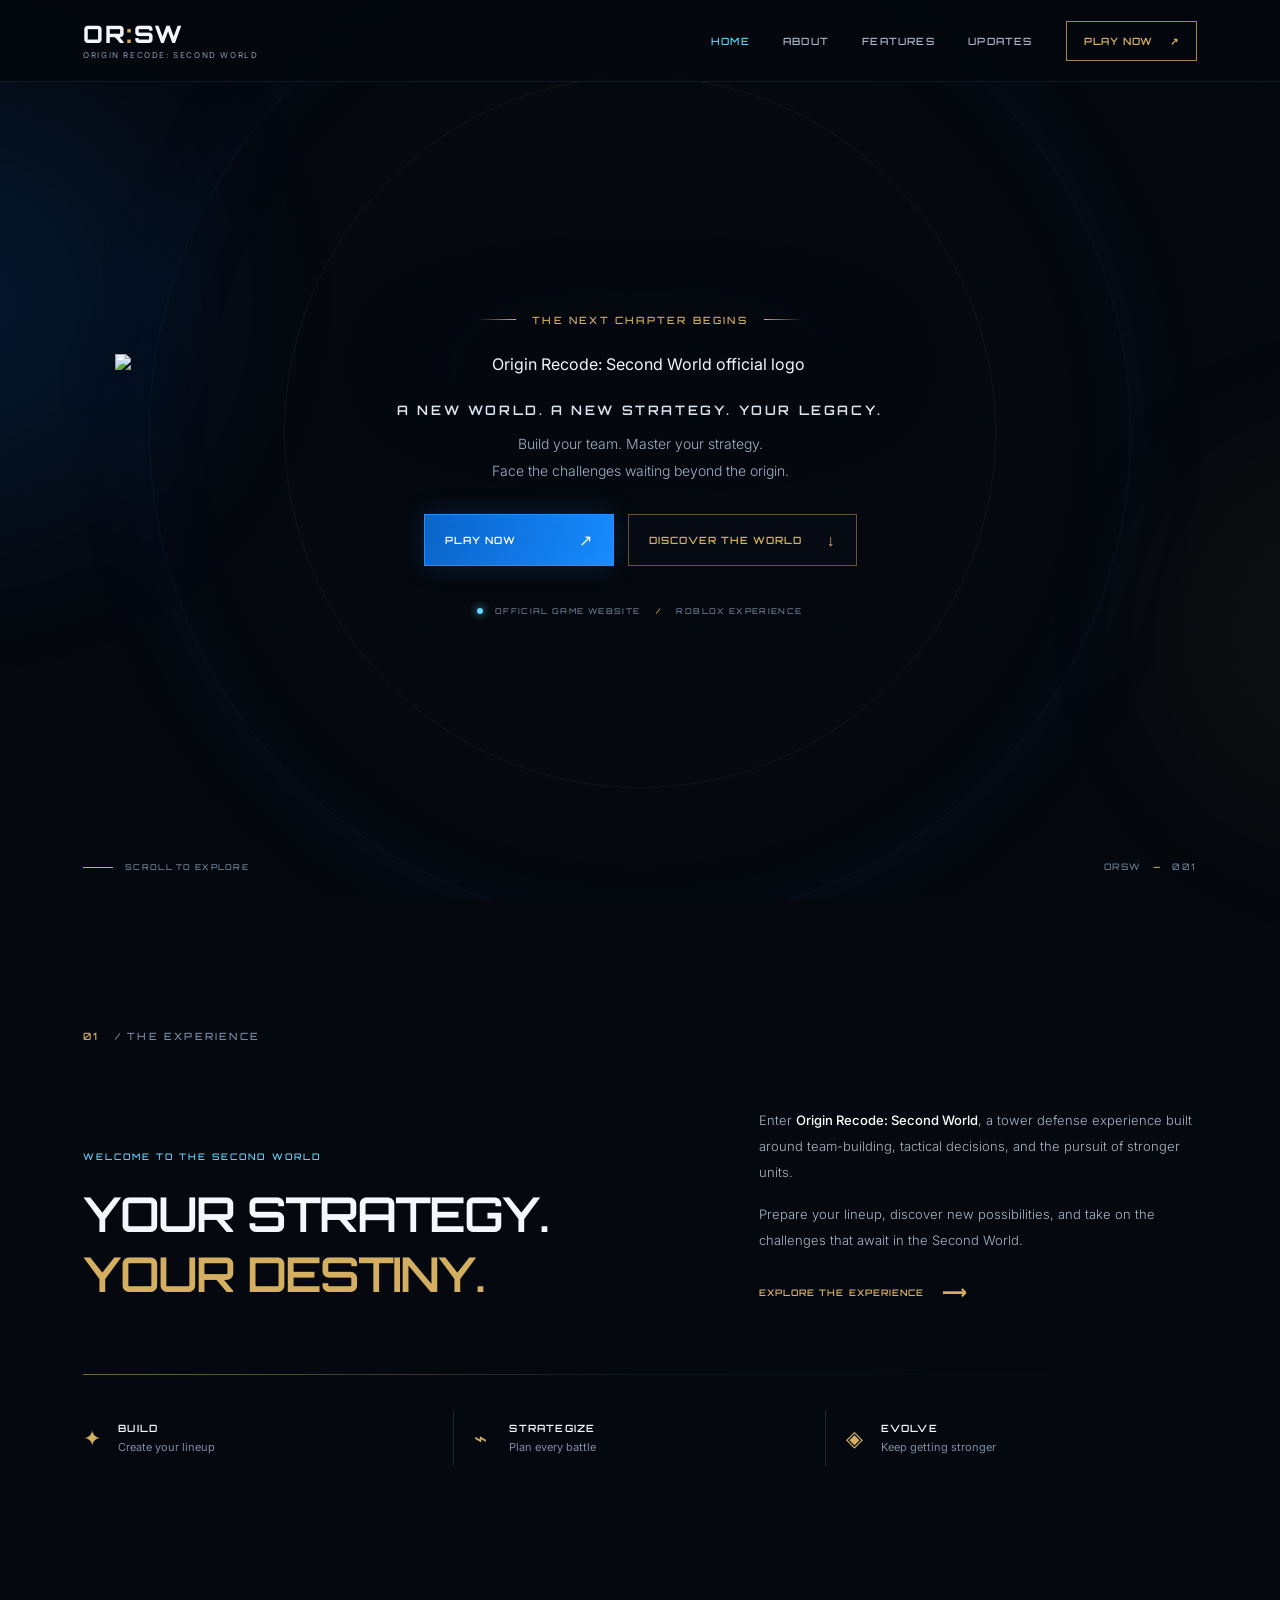
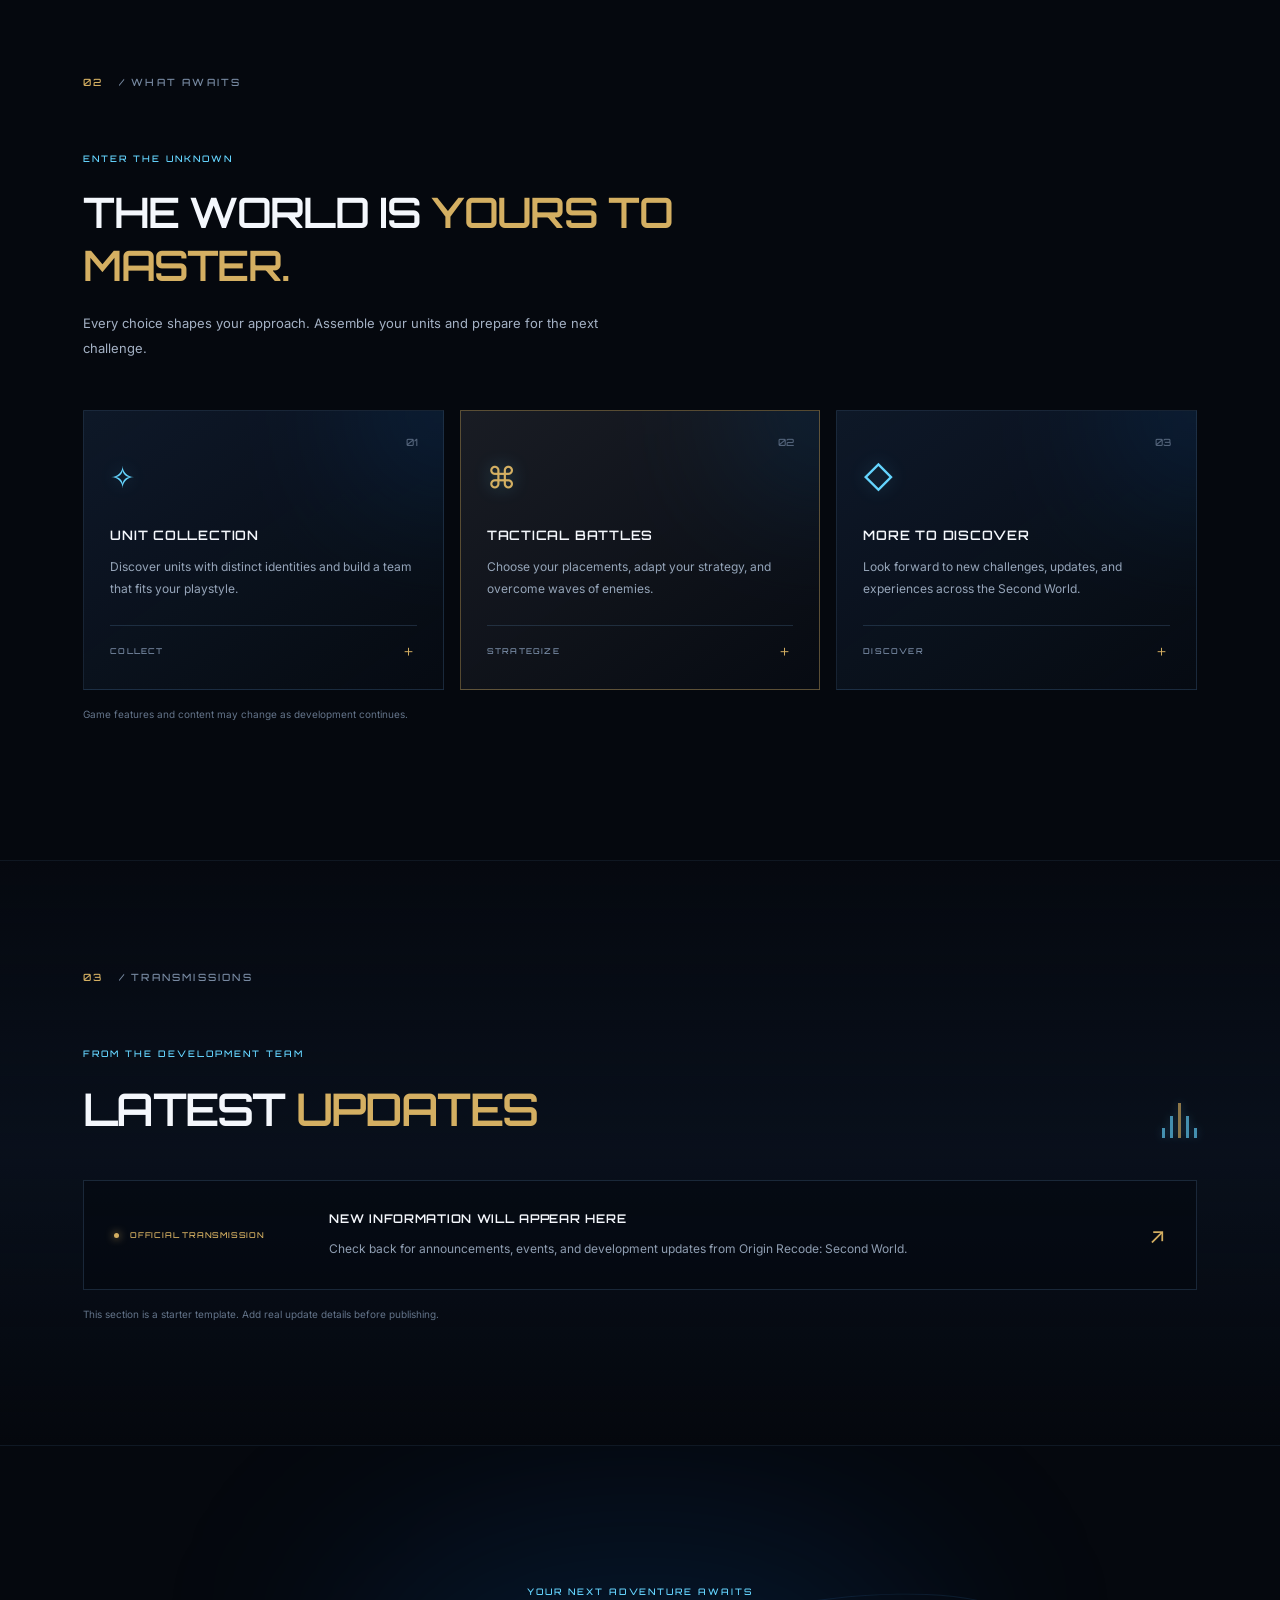
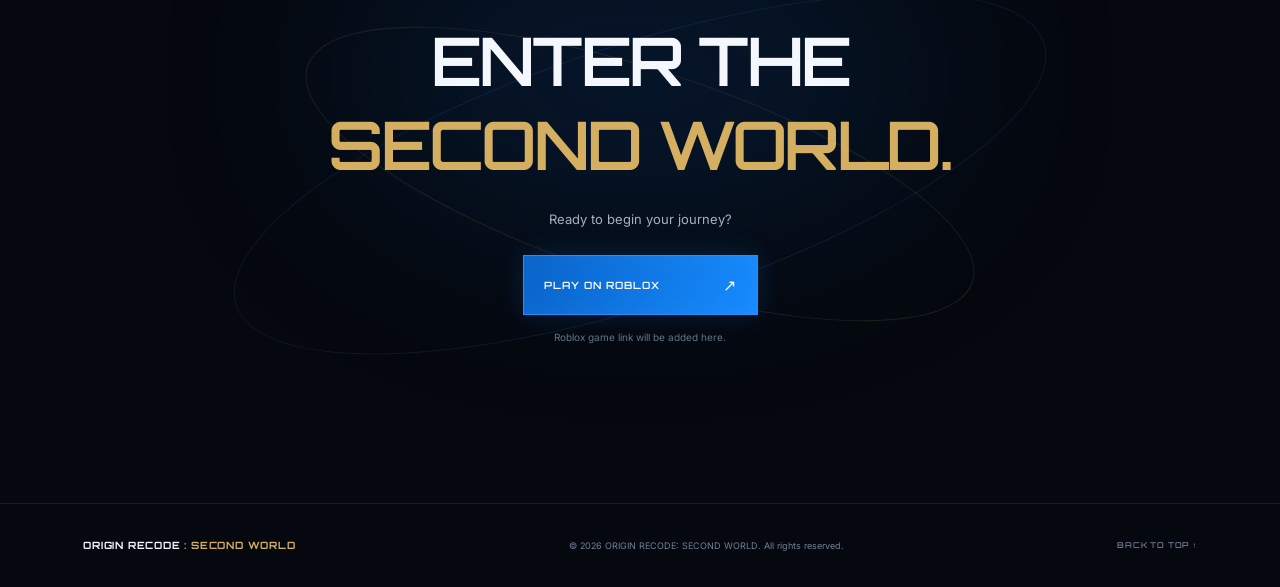
==== assets/index.html @ 191cd14e "Add files via upload" ====
<!DOCTYPE html>
<html lang="en">
<head>
  <meta charset="UTF-8">
  <meta name="viewport" content="width=device-width, initial-scale=1.0">
  <meta name="theme-color" content="#05080e">
  <meta name="description" content="The official website of Origin Recode: Second World. Enter a world of strategy, powerful units, and new challenges.">
  <title>Origin Recode: Second World — Official Website</title>
  <link rel="preconnect" href="https://fonts.googleapis.com">
  <link rel="preconnect" href="https://fonts.gstatic.com" crossorigin>
  <link href="https://fonts.googleapis.com/css2?family=Orbitron:wght@400;500;600;700;800&family=Inter:wght@300;400;500;600;700&display=swap" rel="stylesheet">
  <link rel="stylesheet" href="style.css">
</head>
<body>
  <div class="ambient ambient-blue"></div>
  <div class="ambient ambient-gold"></div>
  <div class="particles" aria-hidden="true"></div>

  <header class="site-header">
    <a class="wordmark" href="#home" aria-label="Origin Recode: Second World home">
      <span class="wordmark-main">OR<span>:</span>SW</span>
      <span class="wordmark-sub">ORIGIN RECODE: SECOND WORLD</span>
    </a>
    <button class="menu-toggle" aria-label="Toggle navigation" aria-expanded="false">
      <span></span><span></span><span></span>
    </button>
    <nav class="navigation" aria-label="Main navigation">
      <a class="nav-link active" href="#home">HOME</a>
      <a class="nav-link" href="#about">ABOUT</a>
      <a class="nav-link" href="#features">FEATURES</a>
      <a class="nav-link" href="#updates">UPDATES</a>
      <a class="nav-play" href="#play">PLAY NOW <span>↗</span></a>
    </nav>
  </header>

  <main>
    <section class="hero" id="home">
      <div class="hero-grid" aria-hidden="true"></div>
      <div class="hero-content">
        <div class="eyebrow"><span class="eyebrow-line"></span> THE NEXT CHAPTER BEGINS <span class="eyebrow-line"></span></div>
        <div class="logo-frame">
          <div class="logo-halo"></div>
          <img class="hero-logo" src="assets/orsw-logo.png" alt="Origin Recode: Second World official logo">
        </div>
        <p class="hero-tagline">A NEW WORLD. A NEW STRATEGY. YOUR LEGACY.</p>
        <p class="hero-description">Build your team. Master your strategy.<br class="desktop-break"> Face the challenges waiting beyond the origin.</p>
        <div class="hero-actions">
          <!-- Replace the # below with your Roblox game URL before publishing. -->
          <a class="button button-primary" href="#play"><span>PLAY NOW</span><b>↗</b></a>
          <a class="button button-secondary" href="#about"><span>DISCOVER THE WORLD</span><b>↓</b></a>
        </div>
        <div class="hero-footnote"><span class="status-dot"></span> OFFICIAL GAME WEBSITE <span class="footnote-divider">/</span> ROBLOX EXPERIENCE</div>
      </div>
      <a class="scroll-cue" href="#about"><span class="scroll-line"></span> SCROLL TO EXPLORE</a>
      <div class="hero-index">ORSW <span>—</span> 001</div>
    </section>

    <section class="section about-section" id="about">
      <div class="section-label"><span>01</span> / THE EXPERIENCE</div>
      <div class="about-layout">
        <div>
          <p class="overline">WELCOME TO THE SECOND WORLD</p>
          <h2>YOUR STRATEGY.<br><span>YOUR DESTINY.</span></h2>
        </div>
        <div class="about-copy">
          <p>Enter <strong>Origin Recode: Second World</strong>, a tower defense experience built around team-building, tactical decisions, and the pursuit of stronger units.</p>
          <p>Prepare your lineup, discover new possibilities, and take on the challenges that await in the Second World.</p>
          <a class="text-link" href="#features">EXPLORE THE EXPERIENCE <span>⟶</span></a>
        </div>
      </div>
      <div class="thin-rule"></div>
      <div class="stat-strip">
        <div><span class="stat-symbol">✦</span><span class="stat-title">BUILD</span><span class="stat-caption">Create your lineup</span></div>
        <div><span class="stat-symbol">⌁</span><span class="stat-title">STRATEGIZE</span><span class="stat-caption">Plan every battle</span></div>
        <div><span class="stat-symbol">◈</span><span class="stat-title">EVOLVE</span><span class="stat-caption">Keep getting stronger</span></div>
      </div>
    </section>

    <section class="section features-section" id="features">
      <div class="section-label"><span>02</span> / WHAT AWAITS</div>
      <div class="section-heading">
        <p class="overline">ENTER THE UNKNOWN</p>
        <h2>THE WORLD IS <span>YOURS TO MASTER.</span></h2>
        <p class="section-intro">Every choice shapes your approach. Assemble your units and prepare for the next challenge.</p>
      </div>
      <div class="feature-grid">
        <article class="feature-card">
          <div class="card-number">01</div><div class="feature-icon">✧</div>
          <h3>UNIT COLLECTION</h3>
          <p>Discover units with distinct identities and build a team that fits your playstyle.</p>
          <div class="card-bottom"><span>COLLECT</span><span>＋</span></div>
        </article>
        <article class="feature-card featured-card">
          <div class="card-number">02</div><div class="feature-icon">⌘</div>
          <h3>TACTICAL BATTLES</h3>
          <p>Choose your placements, adapt your strategy, and overcome waves of enemies.</p>
          <div class="card-bottom"><span>STRATEGIZE</span><span>＋</span></div>
        </article>
        <article class="feature-card">
          <div class="card-number">03</div><div class="feature-icon">◇</div>
          <h3>MORE TO DISCOVER</h3>
          <p>Look forward to new challenges, updates, and experiences across the Second World.</p>
          <div class="card-bottom"><span>DISCOVER</span><span>＋</span></div>
        </article>
      </div>
      <p class="content-note">Game features and content may change as development continues.</p>
    </section>

    <section class="updates-section" id="updates">
      <div class="section updates-inner">
        <div class="section-label"><span>03</span> / TRANSMISSIONS</div>
        <div class="updates-heading">
          <div><p class="overline">FROM THE DEVELOPMENT TEAM</p><h2>LATEST <span>UPDATES</span></h2></div>
          <div class="signal-mark"><span></span><span></span><span></span><span></span><span></span></div>
        </div>
        <article class="update-placeholder">
          <div class="update-date"><span class="update-dot"></span> OFFICIAL TRANSMISSION</div>
          <div class="update-main"><h3>NEW INFORMATION WILL APPEAR HERE</h3><p>Check back for announcements, events, and development updates from Origin Recode: Second World.</p></div>
          <div class="update-arrow">↗</div>
        </article>
        <p class="content-note">This section is a starter template. Add real update details before publishing.</p>
      </div>
    </section>

    <section class="play-section" id="play">
      <div class="play-orbit orbit-one"></div><div class="play-orbit orbit-two"></div>
      <div class="play-content">
        <p class="overline">YOUR NEXT ADVENTURE AWAITS</p>
        <h2>ENTER THE<br><span>SECOND WORLD.</span></h2>
        <p>Ready to begin your journey?</p>
        <!-- IMPORTANT: Replace href="#" with the URL of your Roblox experience. -->
        <a class="button button-primary button-large" href="#" id="roblox-link"><span>PLAY ON ROBLOX</span><b>↗</b></a>
        <p class="link-reminder" id="link-reminder">Roblox game link will be added here.</p>
      </div>
    </section>
  </main>

  <footer class="site-footer">
    <a class="footer-brand" href="#home">ORIGIN RECODE <span>: SECOND WORLD</span></a>
    <p>© <span id="year"></span> ORIGIN RECODE: SECOND WORLD. All rights reserved.</p>
    <a class="back-top" href="#home">BACK TO TOP ↑</a>
  </footer>
  <script src="script.js"></script>
</body>
</html>
---- assets/style.css ----
:root {
  --bg: #05080e;
  --bg-soft: #0a111d;
  --panel: rgba(12, 23, 38, .72);
  --blue: #168bff;
  --cyan: #65d5ff;
  --gold: #d4af62;
  --white: #f4f7fc;
  --muted: #a4b1c4;
  --line: rgba(112, 161, 211, .2);
  --font-display: "Orbitron", sans-serif;
  --font-body: "Inter", sans-serif;
}
* { box-sizing: border-box; }
html { scroll-behavior: smooth; scroll-padding-top: 90px; }
body { margin: 0; background: var(--bg); color: var(--white); font-family: var(--font-body); overflow-x: hidden; }
a { color: inherit; text-decoration: none; }
::selection { background: rgba(22,139,255,.4); color: white; }
.ambient { position: fixed; pointer-events: none; z-index: -2; border-radius: 50%; filter: blur(100px); opacity: .13; }
.ambient-blue { width: 420px; height: 420px; background: #087fff; top: 10%; left: -250px; }
.ambient-gold { width: 330px; height: 330px; background: #b88b38; right: -240px; top: 52%; opacity: .08; }
.particles { position: fixed; inset: 0; pointer-events: none; z-index: -1; overflow: hidden; }
.particle { position: absolute; width: 2px; height: 2px; border-radius: 50%; background: #6bcfff; box-shadow: 0 0 10px 2px rgba(43,157,255,.55); animation: drift linear infinite; opacity: 0; }
@keyframes drift { 0% { transform: translate3d(0, 15vh, 0); opacity: 0; } 15% { opacity: .75; } 80% { opacity: .45; } 100% { transform: translate3d(35px, -105vh, 0); opacity: 0; } }
.site-header { height: 82px; padding: 0 6.5%; display: flex; align-items: center; justify-content: space-between; border-bottom: 1px solid rgba(125,166,211,.12); background: rgba(5,8,14,.78); backdrop-filter: blur(18px); position: absolute; top: 0; left: 0; width: 100%; z-index: 20; }
.wordmark { display: flex; flex-direction: column; gap: 4px; }
.wordmark-main { font: 800 24px/1 var(--font-display); letter-spacing: .06em; }
.wordmark-main span { color: var(--gold); }
.wordmark-sub { color: #8b9ab0; font-size: 8px; letter-spacing: .2em; }
.navigation { display: flex; align-items: center; gap: clamp(18px, 2.6vw, 40px); }
.nav-link { font: 500 10px var(--font-display); letter-spacing: .12em; color: #aeb9c9; transition: color .25s; }
.nav-link:hover, .nav-link.active { color: var(--cyan); }
.nav-play { padding: 13px 17px; border: 1px solid rgba(212,175,98,.75); color: var(--gold); font: 600 10px var(--font-display); letter-spacing: .08em; transition: .25s; }
.nav-play span { margin-left: 13px; }
.nav-play:hover { background: var(--gold); color: #070b12; box-shadow: 0 0 25px rgba(212,175,98,.2); }
.menu-toggle { display: none; }
.hero { min-height: 790px; min-height: min(900px, 100svh); position: relative; display: flex; justify-content: center; align-items: center; overflow: hidden; padding: 130px 24px 100px; }
.hero:before { content: ""; position: absolute; width: min(80vw, 980px); height: min(80vw, 980px); border: 1px solid rgba(53,137,211,.09); border-radius: 50%; left: 50%; top: 48%; transform: translate(-50%,-50%); box-shadow: 0 0 100px rgba(16,108,213,.06), inset 0 0 90px rgba(16,108,213,.035); }
.hero:after { content: ""; position: absolute; width: min(58vw, 710px); aspect-ratio: 1; border: 1px solid rgba(212,175,98,.08); border-radius: 50%; left: 50%; top: 48%; transform: translate(-50%,-50%); }
.hero-grid { position: absolute; inset: 0; background-image: linear-gradient(rgba(50,111,171,.045) 1px, transparent 1px), linear-gradient(90deg, rgba(50,111,171,.045) 1px, transparent 1px); background-size: 70px 70px; mask-image: linear-gradient(transparent, black 30%, black 70%, transparent); opacity: .35; }
.hero-content { max-width: 1050px; width: 100%; position: relative; z-index: 2; text-align: center; animation: hero-enter 1.2s both; }
@keyframes hero-enter { from { opacity: 0; transform: translateY(18px); } to { opacity: 1; transform: translateY(0); } }
.eyebrow, .overline, .section-label { font: 500 10px var(--font-display); letter-spacing: .22em; }
.eyebrow { color: var(--gold); display: flex; justify-content: center; align-items: center; gap: 16px; }
.eyebrow-line { height: 1px; width: 38px; background: linear-gradient(90deg, transparent, var(--gold)); }
.eyebrow-line:last-child { transform: rotate(180deg); }
.logo-frame { position: relative; width: min(100%, 1050px); margin: 28px auto 16px; }
.logo-halo { position: absolute; inset: 15% 20%; background: #087dff; filter: blur(90px); opacity: .19; border-radius: 50%; animation: halo 5s ease-in-out infinite; }
@keyframes halo { 0%,100% { opacity: .12; transform: scale(.92); } 50% { opacity: .28; transform: scale(1.08); } }
.hero-logo { display: block; width: 100%; height: auto; position: relative; filter: drop-shadow(0 16px 35px rgba(0,0,0,.45)); }
.hero-tagline { font: 600 clamp(10px,1.25vw,13px) var(--font-display); letter-spacing: .2em; color: #e1e8f2; margin: 28px 0 13px; }
.hero-description { color: var(--muted); font-size: 14px; line-height: 1.9; font-weight: 300; margin: 0; }
.hero-actions { display: flex; justify-content: center; gap: 14px; margin-top: 30px; flex-wrap: wrap; }
.button { min-width: 190px; min-height: 52px; display: inline-flex; justify-content: space-between; align-items: center; gap: 25px; padding: 0 20px; font: 600 10px var(--font-display); letter-spacing: .1em; transition: transform .25s, box-shadow .25s, background .25s; }
.button b { font-size: 16px; font-weight: 400; }
.button-primary { color: #fff; border: 1px solid #268dff; background: linear-gradient(110deg, #0963c9, #168bff); box-shadow: 0 0 26px rgba(22,139,255,.18), inset 0 0 20px rgba(255,255,255,.04); }
.button-primary:hover { transform: translateY(-3px); box-shadow: 0 0 38px rgba(22,139,255,.38); }
.button-secondary { color: var(--gold); border: 1px solid rgba(212,175,98,.45); background: rgba(8,13,22,.55); }
.button-secondary:hover { background: rgba(212,175,98,.09); transform: translateY(-3px); }
.hero-footnote { margin-top: 40px; font: 500 8px var(--font-display); letter-spacing: .17em; color: #66778d; }
.status-dot, .update-dot { display: inline-block; width: 6px; height: 6px; background: var(--cyan); border-radius: 50%; margin-right: 8px; box-shadow: 0 0 9px var(--cyan); }
.footnote-divider { margin: 0 12px; color: var(--gold); }
.scroll-cue { position: absolute; bottom: 28px; left: 6.5%; display: flex; align-items: center; gap: 12px; color: #6e8098; font: 500 8px var(--font-display); letter-spacing: .16em; }
.scroll-line { width: 30px; height: 1px; background: var(--gold); }
.hero-index { position: absolute; bottom: 28px; right: 6.5%; color: #66778d; font: 500 9px var(--font-display); letter-spacing: .18em; }
.hero-index span { color: var(--gold); padding: 0 6px; }
.section { width: min(1120px, 87%); margin: 0 auto; }
.about-section { padding-top: 130px; padding-bottom: 120px; }
.section-label { color: #7789a1; margin-bottom: 65px; }
.section-label span { color: var(--gold); margin-right: 10px; }
.about-layout { display: grid; grid-template-columns: 1.05fr .8fr; gap: 9%; align-items: end; }
.overline { color: var(--cyan); font-size: 9px; margin: 0 0 22px; }
h2 { font: 600 clamp(29px,4vw,48px)/1.25 var(--font-display); letter-spacing: -.04em; margin: 0; }
h2 span { color: var(--gold); }
.about-copy { color: #aab6c7; font-size: 13px; line-height: 2; font-weight: 300; }
.about-copy p { margin: 0 0 16px; }
.about-copy strong { color: #fff; font-weight: 500; }
.text-link { display: inline-flex; align-items: center; gap: 18px; margin-top: 13px; color: var(--gold); font: 600 9px var(--font-display); letter-spacing: .12em; }
.text-link span { font-size: 17px; transition: transform .2s; }
.text-link:hover span { transform: translateX(5px); }
.thin-rule { height: 1px; background: linear-gradient(90deg, var(--gold), rgba(92,145,194,.15), transparent); margin: 70px 0 35px; opacity: .55; }
.stat-strip { display: grid; grid-template-columns: repeat(3,1fr); }
.stat-strip > div { display: grid; grid-template-columns: 35px 1fr; grid-template-rows: auto auto; align-items: center; padding: 12px 20px; border-right: 1px solid var(--line); }
.stat-strip > div:first-child { padding-left: 0; }
.stat-strip > div:last-child { border: 0; }
.stat-symbol { color: var(--gold); font-size: 22px; grid-row: span 2; }
.stat-title { font: 600 10px var(--font-display); letter-spacing: .12em; }
.stat-caption { color: #7f8da1; font-size: 11px; margin-top: 6px; }
.features-section { padding-top: 90px; padding-bottom: 130px; }
.section-heading { max-width: 720px; }
.section-heading h2 { font-size: clamp(28px,3.6vw,42px); }
.section-intro { color: var(--muted); max-width: 530px; line-height: 1.9; font-size: 13px; margin-top: 20px; }
.feature-grid { display: grid; grid-template-columns: repeat(3,1fr); gap: 16px; margin-top: 50px; }
.feature-card { min-height: 280px; position: relative; padding: 30px 26px 20px; background: linear-gradient(145deg, rgba(16,29,47,.8), rgba(7,12,20,.7)); border: 1px solid rgba(103,151,200,.18); overflow: hidden; transition: transform .3s, border-color .3s; }
.feature-card:before { content: ""; position: absolute; width: 170px; height: 170px; right: -90px; top: -90px; background: var(--blue); filter: blur(70px); opacity: .13; }
.feature-card:hover { transform: translateY(-6px); border-color: rgba(69,166,255,.55); }
.featured-card { border-color: rgba(212,175,98,.38); background: linear-gradient(145deg, rgba(31,35,42,.78), rgba(7,12,20,.8)); }
.card-number { position: absolute; top: 25px; right: 25px; color: #53637a; font: 500 10px var(--font-display); }
.feature-icon { color: var(--cyan); font-size: 30px; margin: 18px 0 32px; text-shadow: 0 0 18px rgba(101,213,255,.3); }
.featured-card .feature-icon { color: var(--gold); }
.feature-card h3 { font: 600 13px var(--font-display); letter-spacing: .06em; }
.feature-card p { color: #96a5b9; font-size: 12px; line-height: 1.8; min-height: 45px; }
.card-bottom { display: flex; justify-content: space-between; align-items: center; border-top: 1px solid var(--line); margin-top: 24px; padding-top: 15px; color: #788ba4; font: 500 8px var(--font-display); letter-spacing: .15em; }
.card-bottom span:last-child { color: var(--gold); font-size: 15px; }
.content-note { color: #64748a; font-size: 10px; margin-top: 18px; }
.updates-section { background: linear-gradient(180deg, rgba(10,17,29,.15), rgba(10,18,31,.8), rgba(5,8,14,.3)); border-top: 1px solid rgba(112,161,211,.1); border-bottom: 1px solid rgba(112,161,211,.1); }
.updates-inner { padding-top: 110px; padding-bottom: 115px; }
.updates-heading { display: flex; justify-content: space-between; align-items: end; margin-bottom: 42px; }
.updates-heading h2 { font-size: clamp(30px,4vw,45px); }
.signal-mark { display: flex; gap: 5px; align-items: end; height: 35px; opacity: .65; }
.signal-mark span { width: 3px; background: var(--cyan); box-shadow: 0 0 9px rgba(101,213,255,.35); }
.signal-mark span:nth-child(1), .signal-mark span:nth-child(5) { height: 10px; }
.signal-mark span:nth-child(2), .signal-mark span:nth-child(4) { height: 22px; }
.signal-mark span:nth-child(3) { height: 35px; background: var(--gold); }
.update-placeholder { display: grid; grid-template-columns: 190px 1fr 30px; gap: 25px; align-items: center; padding: 30px; border: 1px solid rgba(112,161,211,.2); background: rgba(5,9,16,.55); transition: border-color .25s; }
.update-placeholder:hover { border-color: rgba(212,175,98,.45); }
.update-date { color: var(--gold); font: 500 8px var(--font-display); letter-spacing: .1em; }
.update-dot { width: 5px; height: 5px; background: var(--gold); box-shadow: 0 0 8px var(--gold); }
.update-main h3 { font: 600 12px var(--font-display); letter-spacing: .06em; margin: 0 0 12px; }
.update-main p { color: #8f9eb2; font-size: 12px; line-height: 1.8; margin: 0; }
.update-arrow { color: var(--gold); font-size: 22px; text-align: right; }
.play-section { position: relative; padding: 140px 20px 150px; overflow: hidden; text-align: center; }
.play-section:before { content: ""; position: absolute; width: 600px; height: 300px; background: rgba(13,100,203,.16); filter: blur(100px); border-radius: 50%; top: 35%; left: 50%; transform: translate(-50%,-50%); }
.play-orbit { position: absolute; border: 1px solid rgba(61,150,227,.12); border-radius: 50%; left: 50%; top: 50%; transform: translate(-50%,-50%) rotate(-18deg); pointer-events: none; }
.orbit-one { width: min(90vw, 850px); height: 260px; }
.orbit-two { width: min(75vw, 700px); height: 210px; border-color: rgba(212,175,98,.12); transform: translate(-50%,-50%) rotate(18deg); }
.play-content { position: relative; z-index: 1; }
.play-content h2 { font-size: clamp(38px,6vw,67px); }
.play-content > p:not(.overline):not(.link-reminder) { color: var(--muted); font-size: 13px; margin: 24px 0 28px; }
.button-large { min-width: 235px; min-height: 60px; }
.link-reminder { color: #62748a; font-size: 10px; margin-top: 16px; }
.site-footer { border-top: 1px solid rgba(112,161,211,.14); padding: 27px 6.5%; display: flex; align-items: center; justify-content: space-between; gap: 20px; }
.footer-brand { font: 700 10px var(--font-display); letter-spacing: .08em; }
.footer-brand span { color: var(--gold); }
.site-footer p, .back-top { color: #718198; font-size: 9px; }
.back-top { font: 500 8px var(--font-display); letter-spacing: .1em; }
.reveal { opacity: 0; transform: translateY(22px); transition: opacity .7s ease, transform .7s ease; }
.reveal.visible { opacity: 1; transform: translateY(0); }
@media (prefers-reduced-motion: reduce) { *, *:before, *:after { scroll-behavior: auto !important; animation-duration: .01ms !important; transition-duration: .01ms !important; } }
@media (max-width: 760px) {
  .site-header { height: 70px; padding: 0 6%; }
  .wordmark-main { font-size: 21px; }
  .wordmark-sub { font-size: 7px; }
  .menu-toggle { display: flex; flex-direction: column; gap: 5px; border: 0; background: none; padding: 10px 0 10px 10px; z-index: 25; }
  .menu-toggle span { display: block; width: 24px; height: 1px; background: var(--cyan); transition: .2s; }
  .navigation { position: absolute; top: 69px; left: 0; right: 0; padding: 20px 6% 26px; background: rgba(5,8,14,.97); border-bottom: 1px solid var(--line); display: none; flex-direction: column; align-items: stretch; gap: 0; }
  .navigation.open { display: flex; }
  .nav-link { padding: 15px 0; border-bottom: 1px solid rgba(112,161,211,.1); }
  .nav-play { margin-top: 16px; text-align: center; }
  .hero { min-height: 780px; min-height: 100svh; padding: 115px 6% 100px; }
  .hero:before { width: 120vw; height: 120vw; }
  .hero:after { width: 90vw; }
  .eyebrow { font-size: 8px; gap: 8px; letter-spacing: .13em; }
  .eyebrow-line { width: 20px; }
  .logo-frame { margin-top: 32px; margin-bottom: 20px; }
  .hero-tagline { line-height: 1.8; letter-spacing: .12em; font-size: 9px; }
  .hero-description { font-size: 12px; }
  .hero-actions { flex-direction: column; align-items: center; }
  .button { width: min(100%, 280px); }
  .hero-footnote { font-size: 7px; letter-spacing: .1em; margin-top: 30px; }
  .scroll-cue { left: 6%; bottom: 22px; font-size: 7px; }
  .hero-index { right: 6%; bottom: 22px; font-size: 7px; }
  .section { width: 88%; }
  .about-section { padding-top: 90px; padding-bottom: 85px; }
  .section-label { margin-bottom: 40px; font-size: 8px; }
  .about-layout { grid-template-columns: 1fr; gap: 28px; }
  .about-layout h2 { font-size: 34px; }
  .about-copy { font-size: 12px; }
  .thin-rule { margin: 45px 0 20px; }
  .stat-strip { grid-template-columns: 1fr; }
  .stat-strip > div, .stat-strip > div:first-child { padding: 16px 0; border-right: 0; border-bottom: 1px solid var(--line); }
  .stat-strip > div:last-child { border-bottom: 0; }
  .features-section { padding-top: 70px; padding-bottom: 85px; }
  .section-heading h2 { font-size: 29px; }
  .feature-grid { grid-template-columns: 1fr; gap: 12px; margin-top: 35px; }
  .feature-card { min-height: 250px; }
  .feature-icon { margin-bottom: 22px; }
  .updates-inner { padding-top: 80px; padding-bottom: 80px; }
  .updates-heading { align-items: center; }
  .updates-heading h2 { font-size: 32px; }
  .update-placeholder { grid-template-columns: 1fr 20px; gap: 14px; padding: 22px 18px; }
  .update-date { grid-column: 1 / -1; }
  .update-main h3 { line-height: 1.8; font-size: 10px; }
  .update-main p { font-size: 11px; }
  .play-section { padding: 110px 6% 115px; }
  .play-content h2 { font-size: 39px; }
  .orbit-one { height: 190px; width: 125vw; }
  .orbit-two { height: 150px; width: 110vw; }
  .site-footer { padding: 25px 6%; flex-direction: column; text-align: center; gap: 12px; }
  .site-footer p { line-height: 1.7; }
}
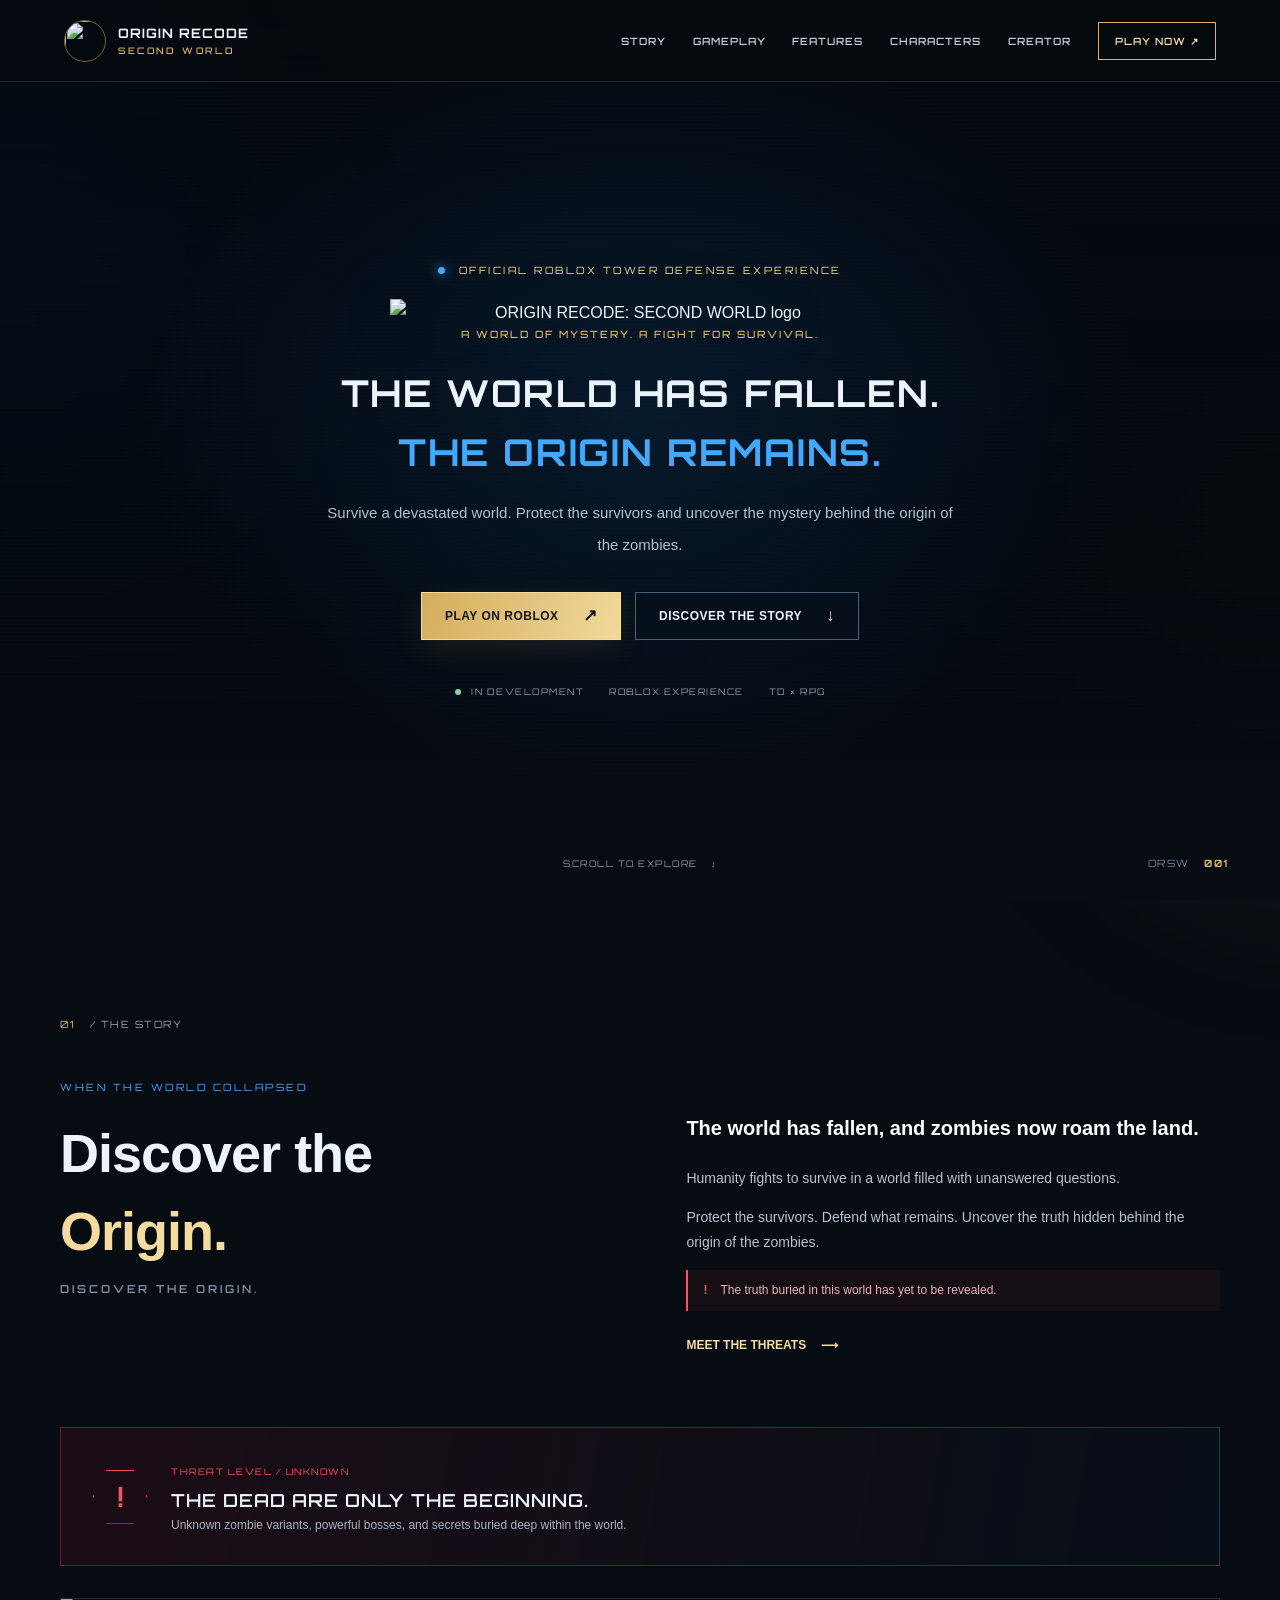
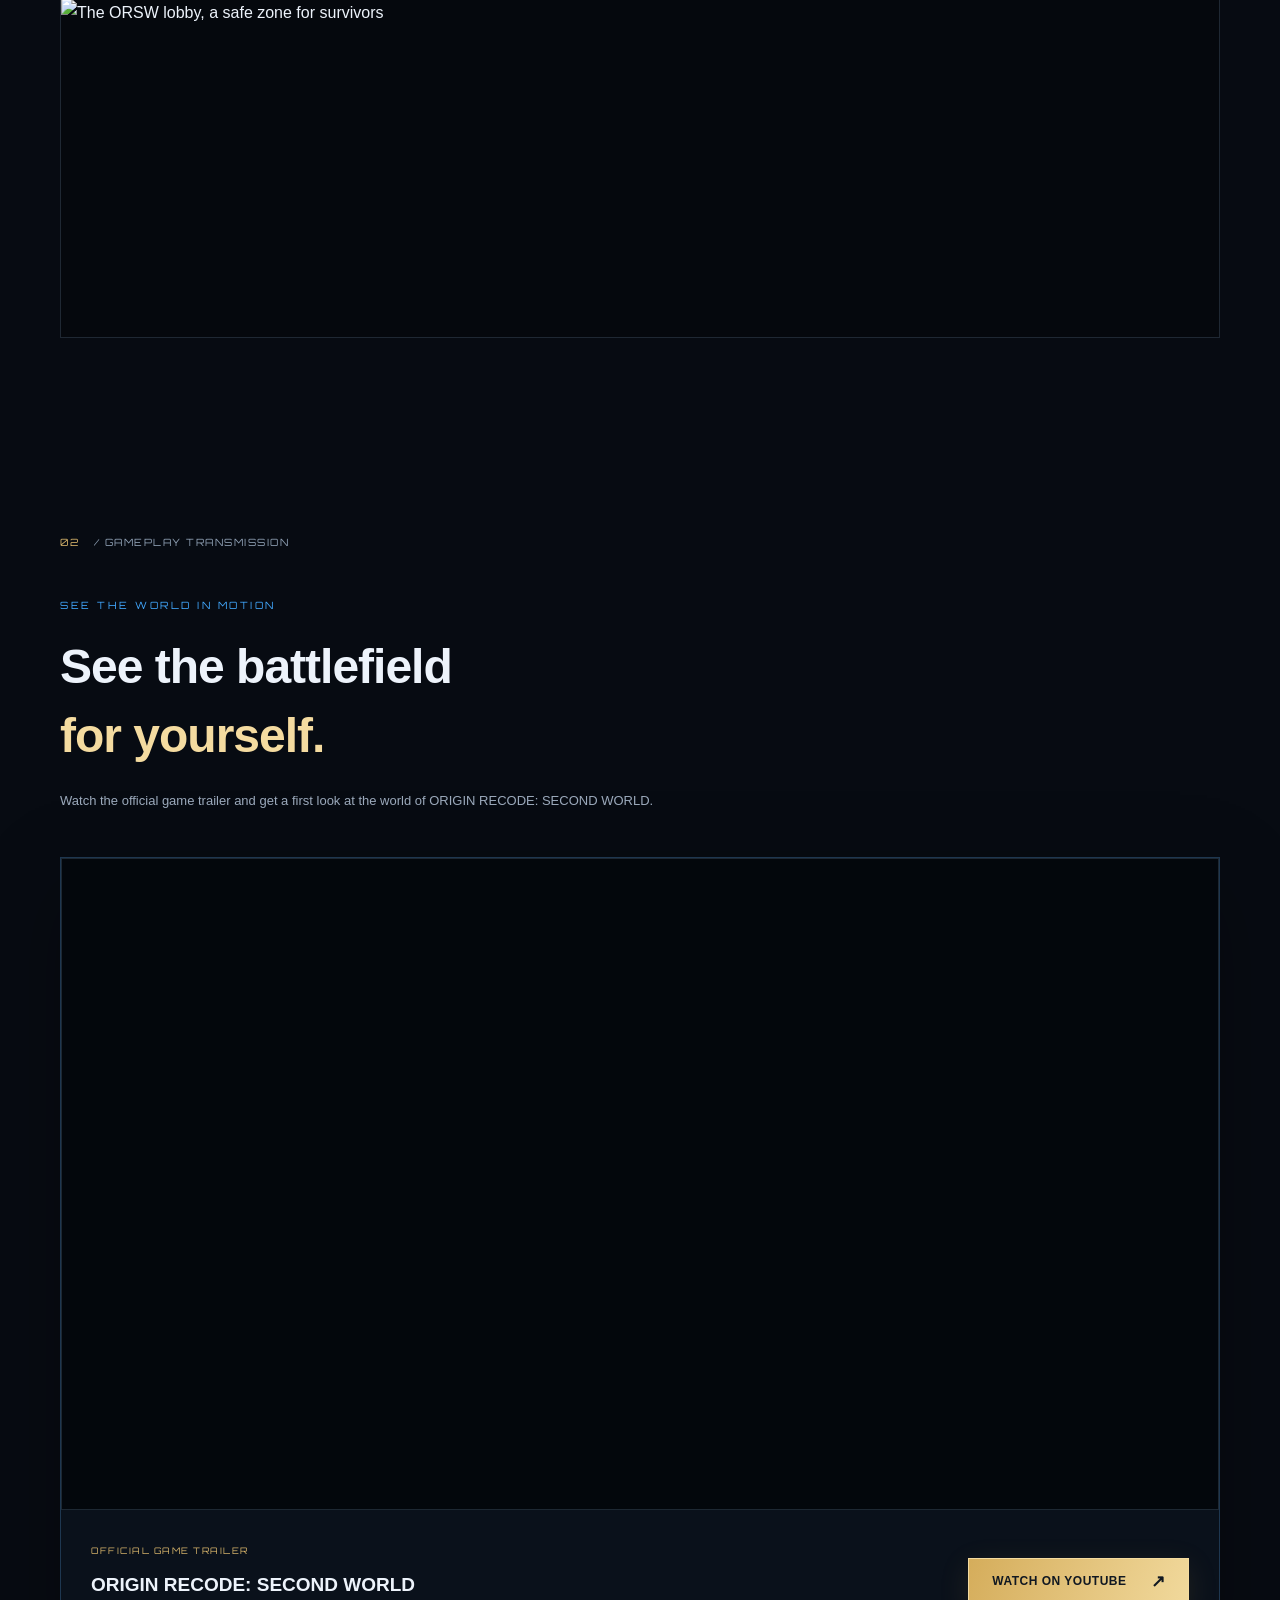
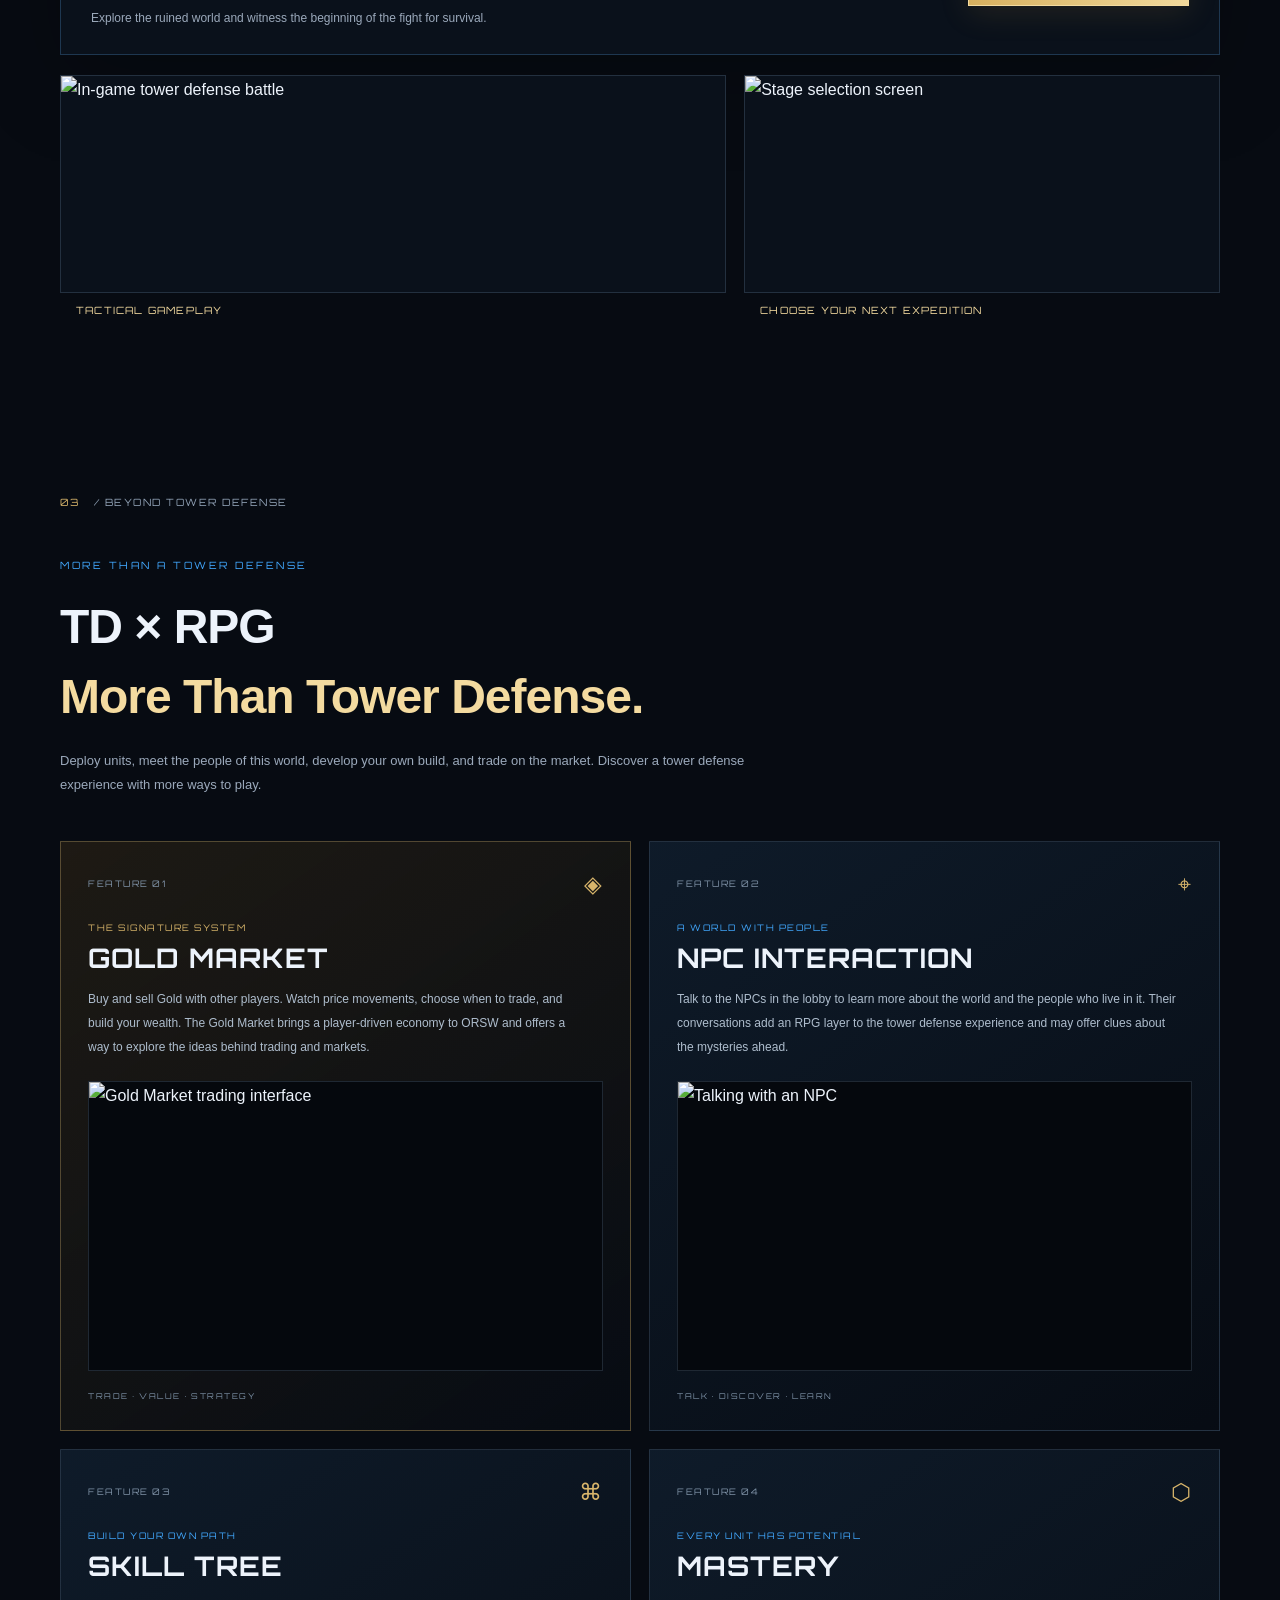
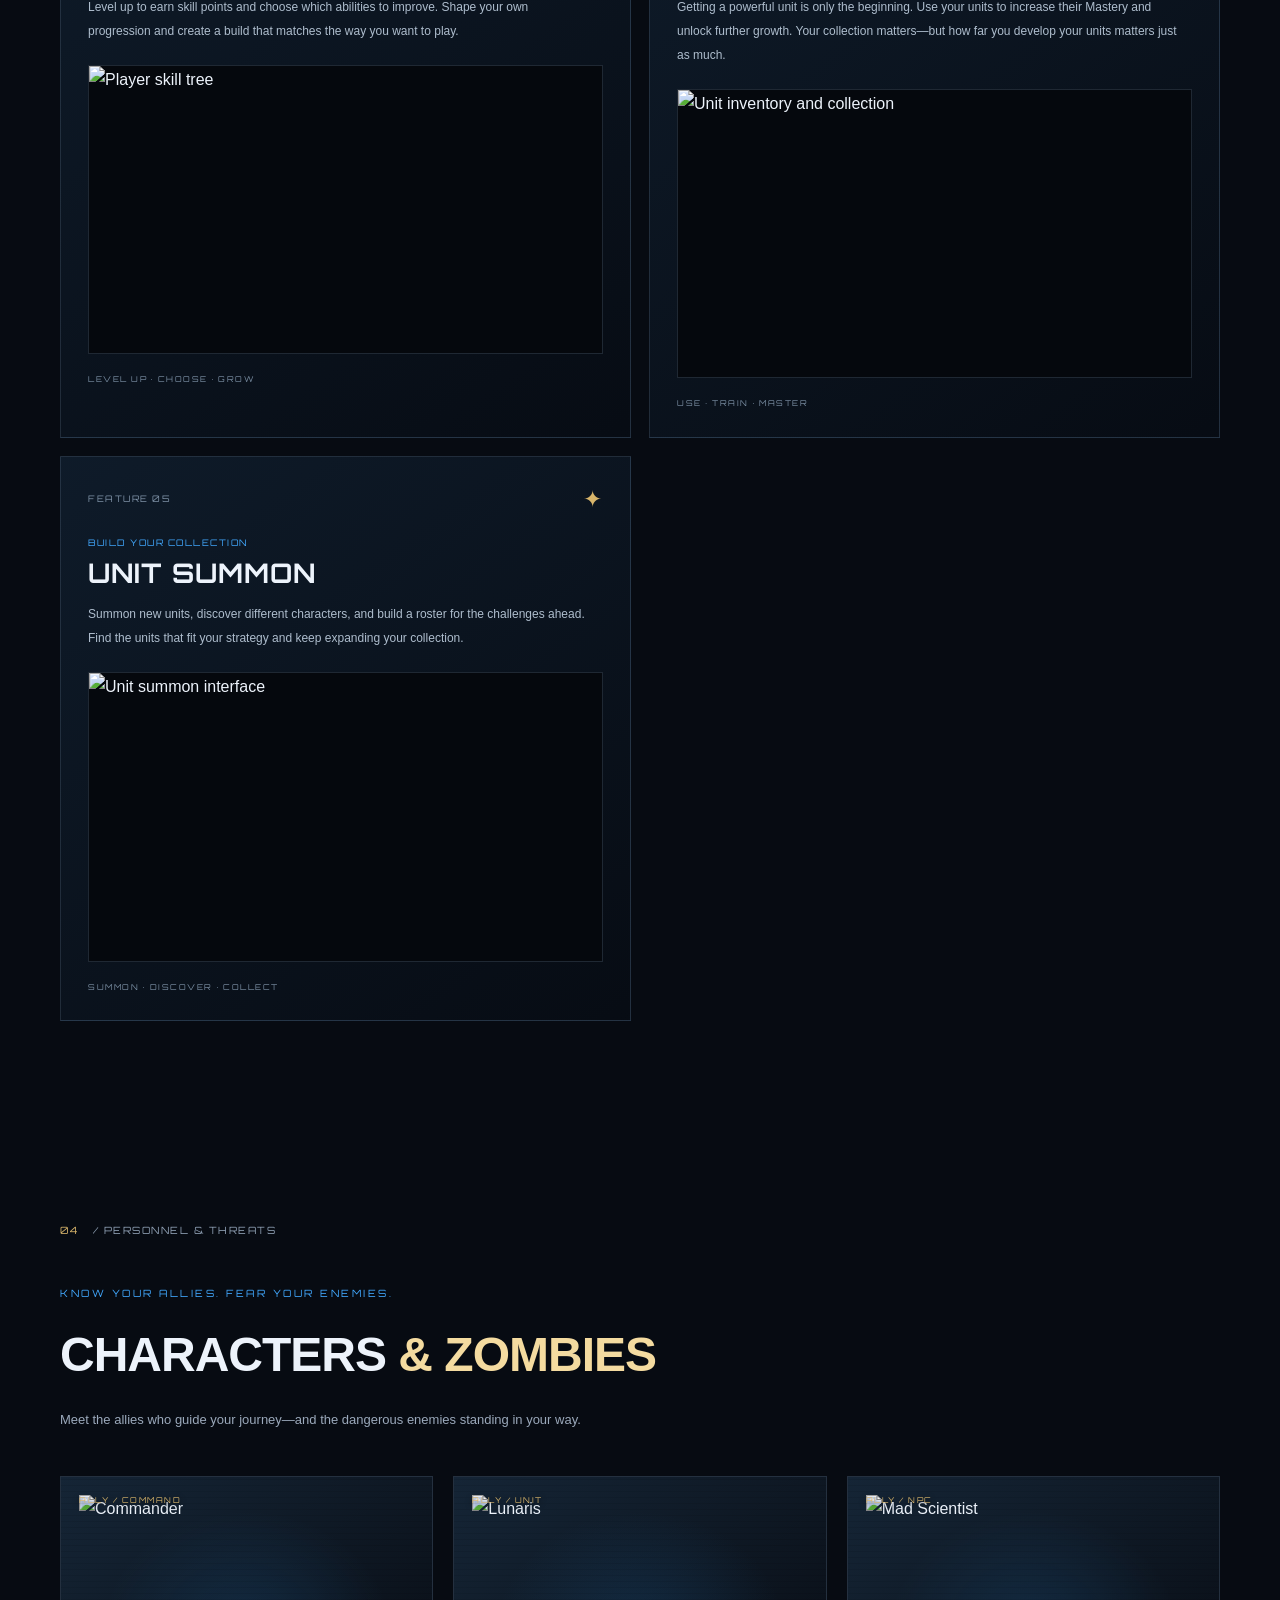
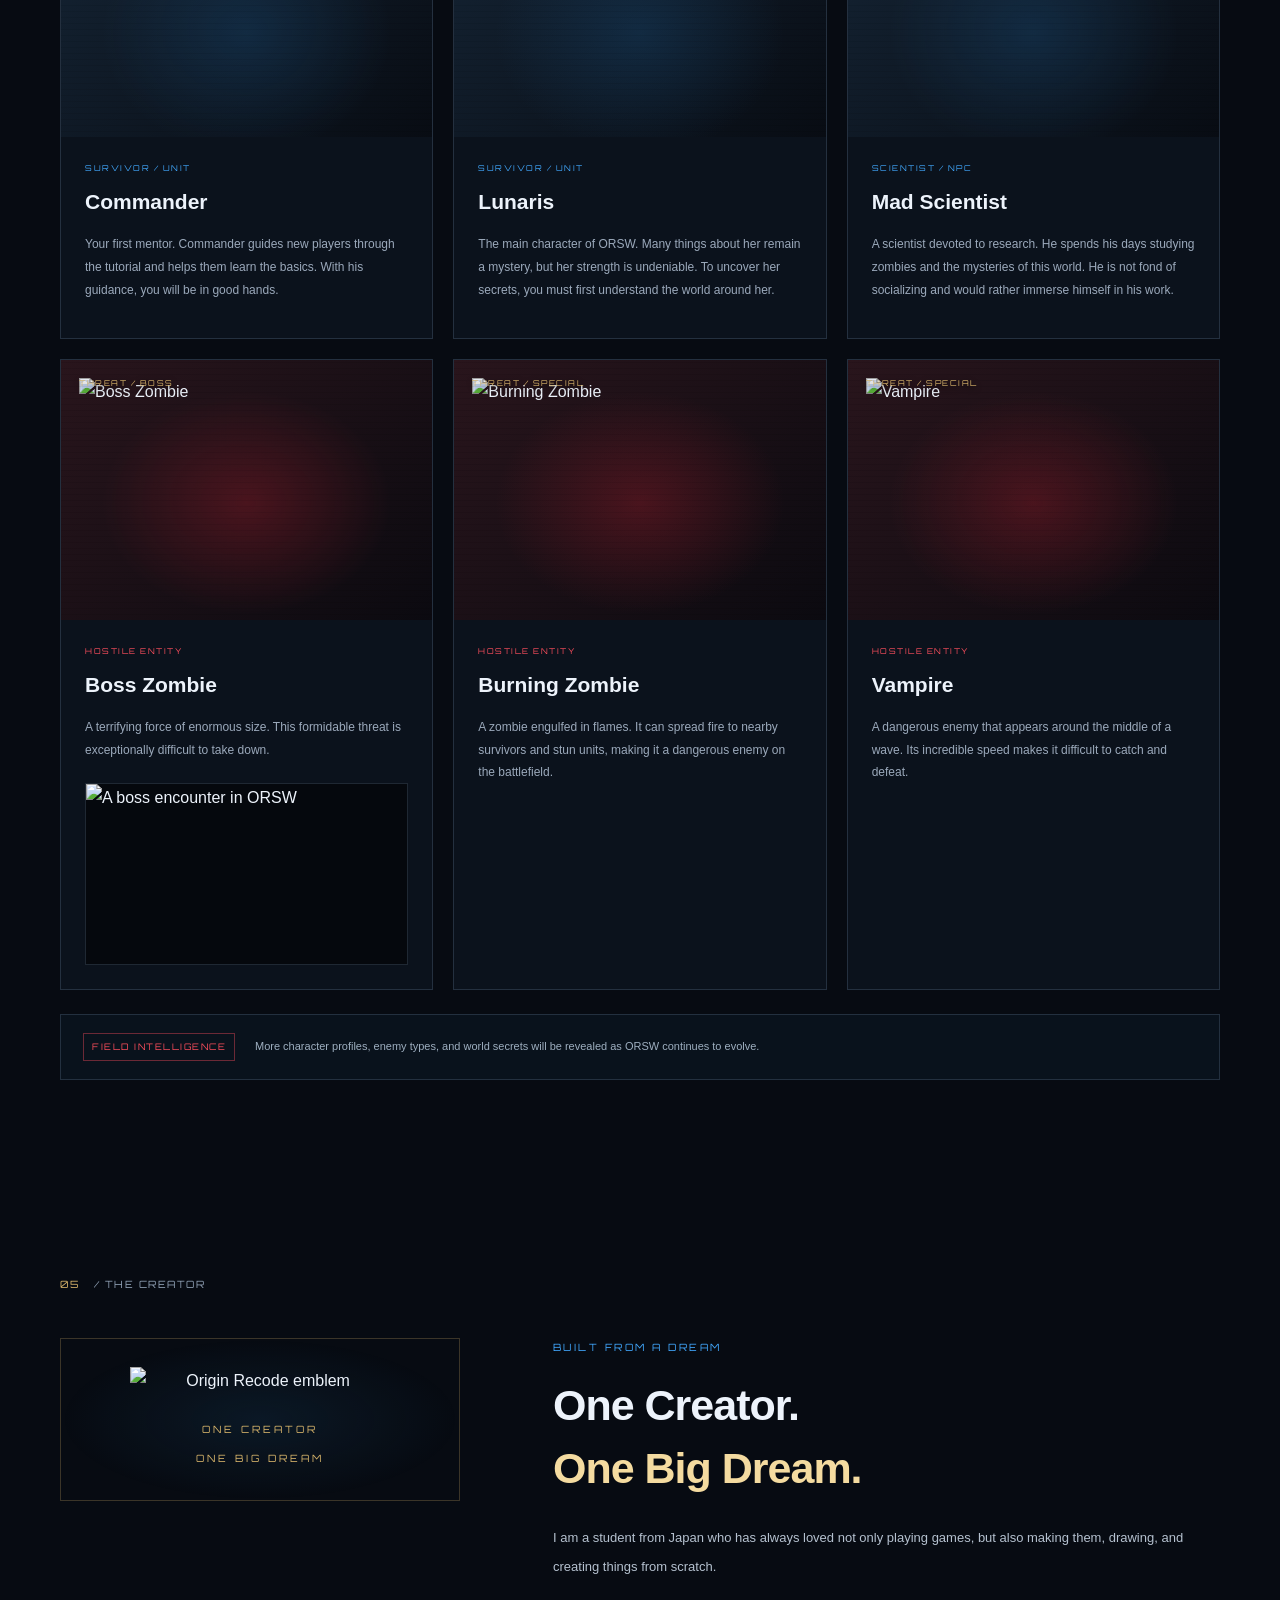
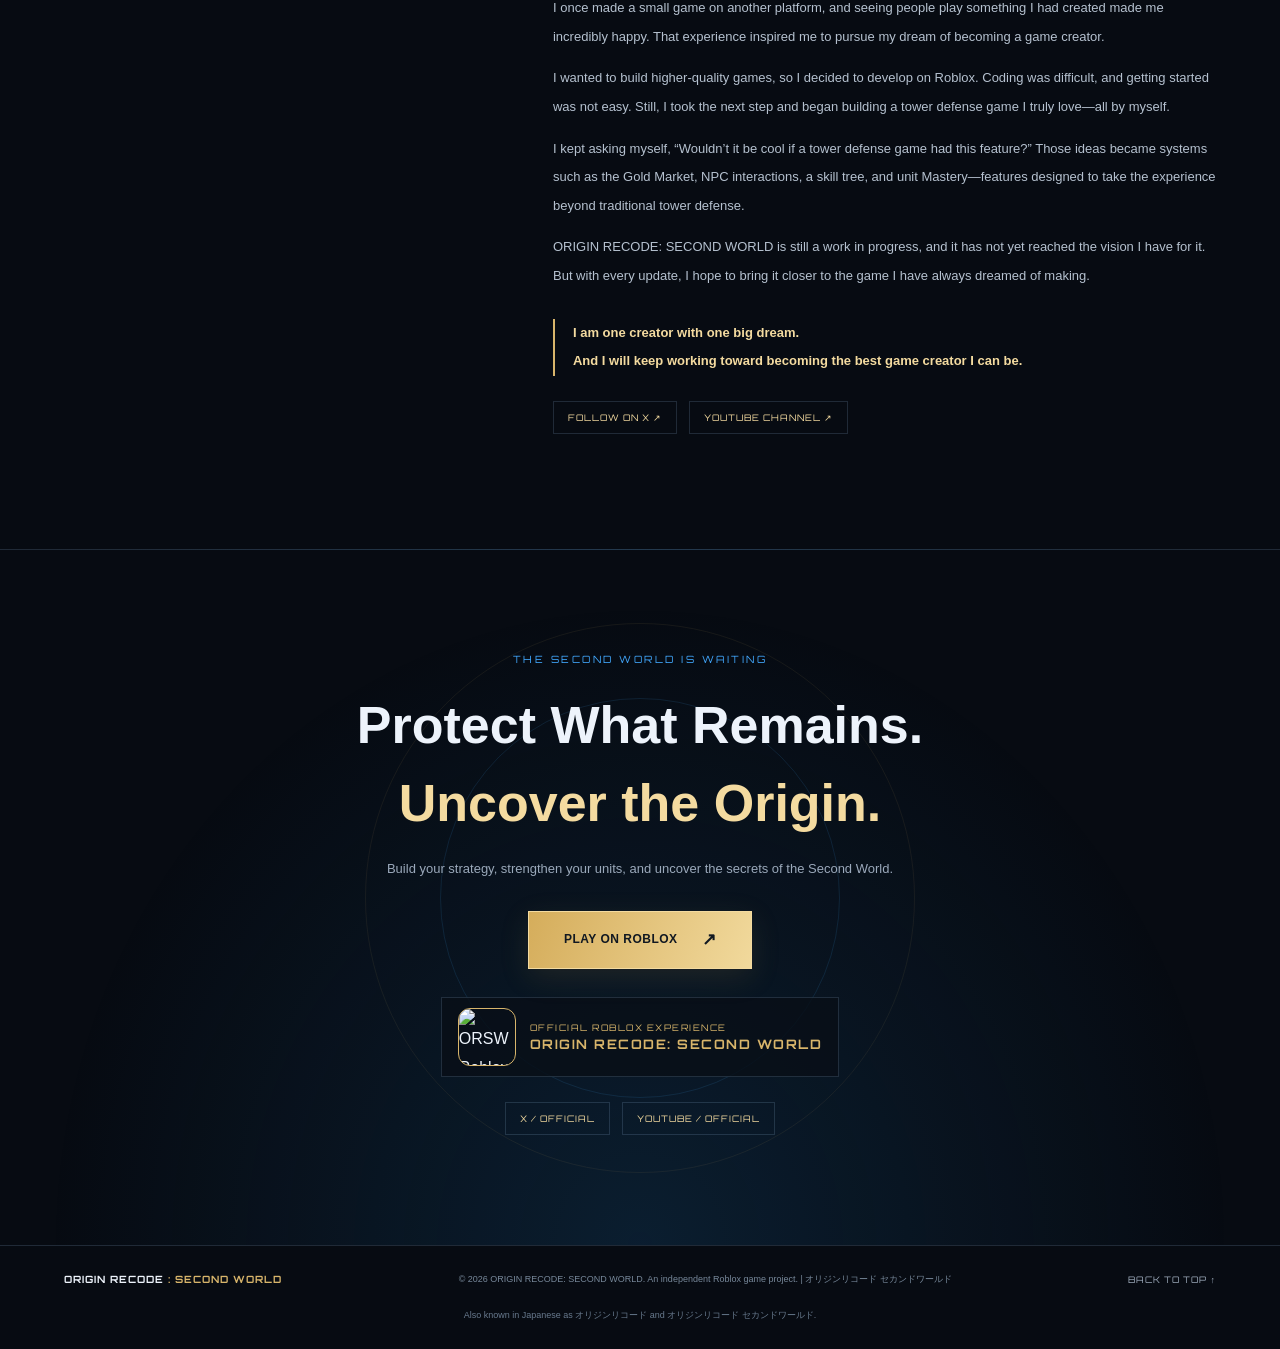
==== commit e41f1a57: "Add files via upload" ====
--- a/assets/index.html
+++ b/assets/index.html
@@ -2,144 +2,100 @@
 <html lang="en">
 <head>
   <meta charset="UTF-8">
-  <meta name="viewport" content="width=device-width, initial-scale=1.0">
-  <meta name="theme-color" content="#05080e">
-  <meta name="description" content="The official website of Origin Recode: Second World. Enter a world of strategy, powerful units, and new challenges.">
-  <title>Origin Recode: Second World — Official Website</title>
+  <meta name="viewport" content="width=device-width, initial-scale=1">
+  <meta name="theme-color" content="#070b12">
+  <meta name="description" content="Official website of ORIGIN RECODE: SECOND WORLD, a Roblox tower defense RPG. Explore the story, characters, zombies, Gold Market, NPCs, skill tree, and unit mastery. オリジンリコード セカンドワールド、OriginRecode、Origin Recode、OriginRecode SecondWorldのOfficial Website。">
+  <meta name="keywords" content="OriginRecode, Origin Recode, OriginRecode SecondWorld, Origin Recode Second World, オリジンリコード, オリジンリコード セカンドワールド, オリジンレコード, Roblox, ロブロックス, タワーディフェンス">
+  <meta property="og:type" content="website">
+  <meta property="og:title" content="ORIGIN RECODE: SECOND WORLD | Official Website">
+  <meta property="og:description" content="Discover the origin of the zombies. Strategy, progression, and the Gold Market await in ORIGIN RECODE: SECOND WORLD on Roblox. オリジンリコード セカンドワールド公式サイト。">
+  <meta property="og:image" content="https://originrecode.github.io/Origin-Recode-Second-World/assets/screenshots/main.PNG">
+  <meta property="og:url" content="https://originrecode.github.io/Origin-Recode-Second-World/">
+  <link rel="icon" type="image/png" sizes="512x512" href="./assets/favicon.png">
+  <link rel="apple-touch-icon" href="./assets/favicon.png">
+  <link rel="canonical" href="https://originrecode.github.io/Origin-Recode-Second-World/">
+  <title>ORIGIN RECODE: SECOND WORLD | Official Website</title>
   <link rel="preconnect" href="https://fonts.googleapis.com">
   <link rel="preconnect" href="https://fonts.gstatic.com" crossorigin>
-  <link href="https://fonts.googleapis.com/css2?family=Orbitron:wght@400;500;600;700;800&family=Inter:wght@300;400;500;600;700&display=swap" rel="stylesheet">
+  <link href="https://fonts.googleapis.com/css2?family=Orbitron:wght@400;500;600;700;800&family=Noto+Sans+JP:wght@300;400;500;600;700;800&display=swap" rel="stylesheet">
   <link rel="stylesheet" href="style.css">
+  <script type="application/ld+json">
+  {
+    "@context":"https://schema.org",
+    "@type":"VideoGame",
+    "name":"ORIGIN RECODE: SECOND WORLD",
+    "alternateName":["Origin Recode","OriginRecode","OriginRecode SecondWorld","オリジンリコード","オリジンリコード セカンドワールド","オリジンレコード"],
+    "description":"A Roblox tower defense RPG where you protect survivors and uncover the mystery behind the origin of the zombies. Features the Gold Market, NPC interactions, a skill tree, and unit mastery. オリジンリコード セカンドワールド。",
+    "genre":["Tower Defense","Role-playing game"],
+    "gamePlatform":"Roblox",
+    "url":"https://originrecode.github.io/Origin-Recode-Second-World/",
+    "sameAs":["https://www.roblox.com/games/139711701269000/Origin-Recode-Second-World","https://x.com/OriginRecode","https://www.youtube.com/@OriginRecode_SecondWorld"]
+  }
+  </script>
 </head>
 <body>
-  <div class="ambient ambient-blue"></div>
-  <div class="ambient ambient-gold"></div>
-  <div class="particles" aria-hidden="true"></div>
-
+  <div class="ambient ambient-blue" aria-hidden="true"></div><div class="ambient ambient-gold" aria-hidden="true"></div><div class="grid-overlay" aria-hidden="true"></div>
   <header class="site-header">
-    <a class="wordmark" href="#home" aria-label="Origin Recode: Second World home">
-      <span class="wordmark-main">OR<span>:</span>SW</span>
-      <span class="wordmark-sub">ORIGIN RECODE: SECOND WORLD</span>
-    </a>
-    <button class="menu-toggle" aria-label="Toggle navigation" aria-expanded="false">
-      <span></span><span></span><span></span>
-    </button>
+    <a class="brand" href="#home" aria-label="Back to Origin Recode home"><img src="assets/favicon.png" alt="" class="brand-icon"><span><b>ORIGIN RECODE</b><small>SECOND WORLD</small></span></a>
+    <button class="menu-toggle" aria-label="Open menu" aria-expanded="false"><span></span><span></span><span></span></button>
     <nav class="navigation" aria-label="Main navigation">
-      <a class="nav-link active" href="#home">HOME</a>
-      <a class="nav-link" href="#about">ABOUT</a>
-      <a class="nav-link" href="#features">FEATURES</a>
-      <a class="nav-link" href="#updates">UPDATES</a>
-      <a class="nav-play" href="#play">PLAY NOW <span>↗</span></a>
+      <a href="#story">STORY</a><a href="#gameplay">GAMEPLAY</a><a href="#features">FEATURES</a><a href="#characters">CHARACTERS</a><a href="#creator">CREATOR</a><a class="nav-play" href="https://www.roblox.com/games/139711701269000/Origin-Recode-Second-World" target="_blank" rel="noopener noreferrer">PLAY NOW ↗</a>
     </nav>
   </header>
-
   <main>
     <section class="hero" id="home">
-      <div class="hero-grid" aria-hidden="true"></div>
-      <div class="hero-content">
-        <div class="eyebrow"><span class="eyebrow-line"></span> THE NEXT CHAPTER BEGINS <span class="eyebrow-line"></span></div>
-        <div class="logo-frame">
-          <div class="logo-halo"></div>
-          <img class="hero-logo" src="assets/orsw-logo.png" alt="Origin Recode: Second World official logo">
-        </div>
-        <p class="hero-tagline">A NEW WORLD. A NEW STRATEGY. YOUR LEGACY.</p>
-        <p class="hero-description">Build your team. Master your strategy.<br class="desktop-break"> Face the challenges waiting beyond the origin.</p>
-        <div class="hero-actions">
-          <!-- Replace the # below with your Roblox game URL before publishing. -->
-          <a class="button button-primary" href="#play"><span>PLAY NOW</span><b>↗</b></a>
-          <a class="button button-secondary" href="#about"><span>DISCOVER THE WORLD</span><b>↓</b></a>
-        </div>
-        <div class="hero-footnote"><span class="status-dot"></span> OFFICIAL GAME WEBSITE <span class="footnote-divider">/</span> ROBLOX EXPERIENCE</div>
-      </div>
-      <a class="scroll-cue" href="#about"><span class="scroll-line"></span> SCROLL TO EXPLORE</a>
-      <div class="hero-index">ORSW <span>—</span> 001</div>
+      <div class="hero-noise" aria-hidden="true"></div><img class="hero-backdrop-image" src="assets/screenshots/main.PNG" alt="" fetchpriority="high"><div class="hero-content">
+        <p class="eyebrow"><span class="pulse"></span> OFFICIAL ROBLOX TOWER DEFENSE EXPERIENCE</p>
+        <img class="hero-logo" src="assets/orsw-logo.png" alt="ORIGIN RECODE: SECOND WORLD logo">
+        <p class="hero-jp">A WORLD OF MYSTERY. A FIGHT FOR SURVIVAL.</p>
+        <h1>THE WORLD HAS FALLEN.<br><span>THE ORIGIN REMAINS.</span></h1>
+        <p class="hero-summary">Survive a devastated world. Protect the survivors and uncover the mystery behind the origin of the zombies.</p>
+        <div class="hero-actions"><a class="button button-primary" href="https://www.roblox.com/games/139711701269000/Origin-Recode-Second-World" target="_blank" rel="noopener noreferrer">PLAY ON ROBLOX <b>↗</b></a><a class="button button-ghost" href="#story">DISCOVER THE STORY <b>↓</b></a></div>
+        <div class="hero-meta"><span><i></i> IN DEVELOPMENT</span><span>ROBLOX EXPERIENCE</span><span>TD × RPG</span></div>
+      </div><a class="scroll-cue" href="#story">SCROLL TO EXPLORE <span>↓</span></a><div class="hero-index">ORSW <b>001</b></div>
     </section>
 
-    <section class="section about-section" id="about">
-      <div class="section-label"><span>01</span> / THE EXPERIENCE</div>
-      <div class="about-layout">
-        <div>
-          <p class="overline">WELCOME TO THE SECOND WORLD</p>
-          <h2>YOUR STRATEGY.<br><span>YOUR DESTINY.</span></h2>
-        </div>
-        <div class="about-copy">
-          <p>Enter <strong>Origin Recode: Second World</strong>, a tower defense experience built around team-building, tactical decisions, and the pursuit of stronger units.</p>
-          <p>Prepare your lineup, discover new possibilities, and take on the challenges that await in the Second World.</p>
-          <a class="text-link" href="#features">EXPLORE THE EXPERIENCE <span>⟶</span></a>
-        </div>
-      </div>
-      <div class="thin-rule"></div>
-      <div class="stat-strip">
-        <div><span class="stat-symbol">✦</span><span class="stat-title">BUILD</span><span class="stat-caption">Create your lineup</span></div>
-        <div><span class="stat-symbol">⌁</span><span class="stat-title">STRATEGIZE</span><span class="stat-caption">Plan every battle</span></div>
-        <div><span class="stat-symbol">◈</span><span class="stat-title">EVOLVE</span><span class="stat-caption">Keep getting stronger</span></div>
+    <section class="section story-section" id="story">
+      <div class="section-label"><span>01</span> / THE STORY</div>
+      <div class="story-layout"><div><p class="overline">WHEN THE WORLD COLLAPSED</p><h2>Discover the<br><em>Origin.</em></h2><p class="english-title">DISCOVER THE ORIGIN.</p></div>
+      <div class="story-copy"><p class="lead">The world has fallen, and zombies now roam the land.</p><p>Humanity fights to survive in a world filled with unanswered questions.</p><p>Protect the survivors. Defend what remains. Uncover the truth hidden behind the origin of the zombies.</p><p class="story-warning"><span>!</span> The truth buried in this world has yet to be revealed.</p><a class="text-link" href="#enemies">MEET THE THREATS <span>⟶</span></a></div></div>
+      <div class="story-banner"><div class="danger-mark">!</div><div><span>THREAT LEVEL / UNKNOWN</span><h3>THE DEAD ARE ONLY THE BEGINNING.</h3><p>Unknown zombie variants, powerful bosses, and secrets buried deep within the world.</p></div></div><img class="story-screenshot" src="assets/screenshots/lobby.PNG" alt="The ORSW lobby, a safe zone for survivors" loading="lazy">
+    </section>
+
+    <section class="section media-section" id="gameplay">
+      <div class="section-label"><span>02</span> / GAMEPLAY TRANSMISSION</div><div class="section-heading"><p class="overline">SEE THE WORLD IN MOTION</p><h2>See the battlefield<br><em>for yourself.</em></h2><p class="section-intro">Watch the official game trailer and get a first look at the world of ORIGIN RECODE: SECOND WORLD.</p></div>
+      <div class="video-panel"><div class="trailer-frame"><iframe src="https://www.youtube-nocookie.com/embed/vZh1YrL5yX0" title="ORIGIN RECODE: SECOND WORLD - Official Game Trailer" loading="lazy" referrerpolicy="strict-origin-when-cross-origin" allow="accelerometer; autoplay; clipboard-write; encrypted-media; gyroscope; picture-in-picture; web-share" allowfullscreen></iframe></div><div class="video-caption"><div><span class="gold-label">OFFICIAL GAME TRAILER</span><h3>ORIGIN RECODE: SECOND WORLD</h3><p>Explore the ruined world and witness the beginning of the fight for survival.</p></div><a class="button button-primary" href="https://youtu.be/vZh1YrL5yX0" target="_blank" rel="noopener noreferrer">WATCH ON YOUTUBE <b>↗</b></a></div></div>
+      <div class="gameplay-preview"><figure><img src="assets/screenshots/game.PNG" alt="In-game tower defense battle" loading="lazy"><figcaption>TACTICAL GAMEPLAY</figcaption></figure><figure><img src="assets/screenshots/stage.PNG" alt="Stage selection screen" loading="lazy"><figcaption>CHOOSE YOUR NEXT EXPEDITION</figcaption></figure></div>
+    </section>
+
+    <section class="section features-section" id="features">
+      <div class="section-label"><span>03</span> / BEYOND TOWER DEFENSE</div><div class="section-heading"><p class="overline">MORE THAN A TOWER DEFENSE</p><h2>TD × RPG<br><em>More Than Tower Defense.</em></h2><p class="section-intro">Deploy units, meet the people of this world, develop your own build, and trade on the market. Discover a tower defense experience with more ways to play.</p></div>
+      <div class="feature-grid">
+        <article class="feature-card gold-feature"><div class="feature-top"><span>FEATURE 01</span><span class="feature-icon">◈</span></div><p class="feature-kicker">THE SIGNATURE SYSTEM</p><h3>GOLD MARKET</h3><p>Buy and sell Gold with other players. Watch price movements, choose when to trade, and build your wealth. The Gold Market brings a player-driven economy to ORSW and offers a way to explore the ideas behind trading and markets.</p><img class="feature-image" src="assets/screenshots/goldmarket.PNG" alt="Gold Market trading interface" loading="lazy"><div class="feature-tag">TRADE · VALUE · STRATEGY</div></article>
+        <article class="feature-card"><div class="feature-top"><span>FEATURE 02</span><span class="feature-icon">⌖</span></div><p class="feature-kicker">A WORLD WITH PEOPLE</p><h3>NPC INTERACTION</h3><p>Talk to the NPCs in the lobby to learn more about the world and the people who live in it. Their conversations add an RPG layer to the tower defense experience and may offer clues about the mysteries ahead.</p><img class="feature-image" src="assets/screenshots/npc.PNG" alt="Talking with an NPC" loading="lazy"><div class="feature-tag">TALK · DISCOVER · LEARN</div></article>
+        <article class="feature-card"><div class="feature-top"><span>FEATURE 03</span><span class="feature-icon">⌘</span></div><p class="feature-kicker">BUILD YOUR OWN PATH</p><h3>SKILL TREE</h3><p>Level up to earn skill points and choose which abilities to improve. Shape your own progression and create a build that matches the way you want to play.</p><img class="feature-image" src="assets/screenshots/skilltree.PNG" alt="Player skill tree" loading="lazy"><div class="feature-tag">LEVEL UP · CHOOSE · GROW</div></article>
+        <article class="feature-card"><div class="feature-top"><span>FEATURE 04</span><span class="feature-icon">⬡</span></div><p class="feature-kicker">EVERY UNIT HAS POTENTIAL</p><h3>MASTERY</h3><p>Getting a powerful unit is only the beginning. Use your units to increase their Mastery and unlock further growth. Your collection matters—but how far you develop your units matters just as much.</p><img class="feature-image" src="assets/screenshots/inventory.PNG" alt="Unit inventory and collection" loading="lazy"><div class="feature-tag">USE · TRAIN · MASTER</div></article>
+        <article class="feature-card"><div class="feature-top"><span>FEATURE 05</span><span class="feature-icon">✦</span></div><p class="feature-kicker">BUILD YOUR COLLECTION</p><h3>UNIT SUMMON</h3><p>Summon new units, discover different characters, and build a roster for the challenges ahead. Find the units that fit your strategy and keep expanding your collection.</p><img class="feature-image" src="assets/screenshots/summon.PNG" alt="Unit summon interface" loading="lazy"><div class="feature-tag">SUMMON · DISCOVER · COLLECT</div></article>
       </div>
     </section>
 
-    <section class="section features-section" id="features">
-      <div class="section-label"><span>02</span> / WHAT AWAITS</div>
-      <div class="section-heading">
-        <p class="overline">ENTER THE UNKNOWN</p>
-        <h2>THE WORLD IS <span>YOURS TO MASTER.</span></h2>
-        <p class="section-intro">Every choice shapes your approach. Assemble your units and prepare for the next challenge.</p>
-      </div>
-      <div class="feature-grid">
-        <article class="feature-card">
-          <div class="card-number">01</div><div class="feature-icon">✧</div>
-          <h3>UNIT COLLECTION</h3>
-          <p>Discover units with distinct identities and build a team that fits your playstyle.</p>
-          <div class="card-bottom"><span>COLLECT</span><span>＋</span></div>
-        </article>
-        <article class="feature-card featured-card">
-          <div class="card-number">02</div><div class="feature-icon">⌘</div>
-          <h3>TACTICAL BATTLES</h3>
-          <p>Choose your placements, adapt your strategy, and overcome waves of enemies.</p>
-          <div class="card-bottom"><span>STRATEGIZE</span><span>＋</span></div>
-        </article>
-        <article class="feature-card">
-          <div class="card-number">03</div><div class="feature-icon">◇</div>
-          <h3>MORE TO DISCOVER</h3>
-          <p>Look forward to new challenges, updates, and experiences across the Second World.</p>
-          <div class="card-bottom"><span>DISCOVER</span><span>＋</span></div>
-        </article>
-      </div>
-      <p class="content-note">Game features and content may change as development continues.</p>
+    <section class="section characters-section" id="characters">
+      <div class="section-label"><span>04</span> / PERSONNEL & THREATS</div><div class="section-heading"><p class="overline">KNOW YOUR ALLIES. FEAR YOUR ENEMIES.</p><h2>CHARACTERS <em>& ZOMBIES</em></h2><p class="section-intro">Meet the allies who guide your journey—and the dangerous enemies standing in your way.</p></div>
+      <div class="character-grid character-grid-six">
+        <article class="character-card"><div class="character-portrait"><img src="assets/characters/Commander.png" alt="Commander" loading="lazy"><span>ALLY / COMMAND</span></div><div class="character-info"><div class="character-type">SURVIVOR / UNIT</div><h3>Commander</h3><p>Your first mentor. Commander guides new players through the tutorial and helps them learn the basics. With his guidance, you will be in good hands.</p></div></article>
+        <article class="character-card"><div class="character-portrait"><img src="assets/characters/Lunaris.png" alt="Lunaris" loading="lazy"><span>ALLY / UNIT</span></div><div class="character-info"><div class="character-type">SURVIVOR / UNIT</div><h3>Lunaris</h3><p>The main character of ORSW. Many things about her remain a mystery, but her strength is undeniable. To uncover her secrets, you must first understand the world around her.</p></div></article>
+        <article class="character-card"><div class="character-portrait"><img src="assets/characters/MadScientist.png" alt="Mad Scientist" loading="lazy"><span>ALLY / NPC</span></div><div class="character-info"><div class="character-type">SCIENTIST / NPC</div><h3>Mad Scientist</h3><p>A scientist devoted to research. He spends his days studying zombies and the mysteries of this world. He is not fond of socializing and would rather immerse himself in his work.</p></div></article>
+        <article class="character-card danger-card" id="enemies"><div class="character-portrait zombie"><img src="assets/characters/BossZombie.png" alt="Boss Zombie" loading="lazy"><span>THREAT / BOSS</span></div><div class="character-info"><div class="character-type red-type">HOSTILE ENTITY</div><h3>Boss Zombie</h3><p>A terrifying force of enormous size. This formidable threat is exceptionally difficult to take down.</p><img class="feature-image" src="assets/screenshots/boss.PNG" alt="A boss encounter in ORSW" loading="lazy"></div></article>
+        <article class="character-card danger-card"><div class="character-portrait zombie"><img src="assets/characters/BurningZombie.png" alt="Burning Zombie" loading="lazy"><span>THREAT / SPECIAL</span></div><div class="character-info"><div class="character-type red-type">HOSTILE ENTITY</div><h3>Burning Zombie</h3><p>A zombie engulfed in flames. It can spread fire to nearby survivors and stun units, making it a dangerous enemy on the battlefield.</p></div></article>
+        <article class="character-card danger-card"><div class="character-portrait zombie"><img src="assets/characters/Vampire.png" alt="Vampire" loading="lazy"><span>THREAT / SPECIAL</span></div><div class="character-info"><div class="character-type red-type">HOSTILE ENTITY</div><h3>Vampire</h3><p>A dangerous enemy that appears around the middle of a wave. Its incredible speed makes it difficult to catch and defeat.</p></div></article>
+      </div><div class="character-note"><span>FIELD INTELLIGENCE</span><p>More character profiles, enemy types, and world secrets will be revealed as ORSW continues to evolve.</p></div>
     </section>
 
-    <section class="updates-section" id="updates">
-      <div class="section updates-inner">
-        <div class="section-label"><span>03</span> / TRANSMISSIONS</div>
-        <div class="updates-heading">
-          <div><p class="overline">FROM THE DEVELOPMENT TEAM</p><h2>LATEST <span>UPDATES</span></h2></div>
-          <div class="signal-mark"><span></span><span></span><span></span><span></span><span></span></div>
-        </div>
-        <article class="update-placeholder">
-          <div class="update-date"><span class="update-dot"></span> OFFICIAL TRANSMISSION</div>
-          <div class="update-main"><h3>NEW INFORMATION WILL APPEAR HERE</h3><p>Check back for announcements, events, and development updates from Origin Recode: Second World.</p></div>
-          <div class="update-arrow">↗</div>
-        </article>
-        <p class="content-note">This section is a starter template. Add real update details before publishing.</p>
-      </div>
-    </section>
+    <section class="section creator-section" id="creator"><div class="section-label"><span>05</span> / THE CREATOR</div><div class="creator-layout"><div class="creator-emblem"><img src="assets/favicon.png" alt="Origin Recode emblem"><span>ONE CREATOR<br>ONE BIG DREAM</span></div><div class="creator-copy"><p class="overline">BUILT FROM A DREAM</p><h2>One Creator.<br><em>One Big Dream.</em></h2><p>I am a student from Japan who has always loved not only playing games, but also making them, drawing, and creating things from scratch.</p><p>I once made a small game on another platform, and seeing people play something I had created made me incredibly happy. That experience inspired me to pursue my dream of becoming a game creator.</p><p>I wanted to build higher-quality games, so I decided to develop on Roblox. Coding was difficult, and getting started was not easy. Still, I took the next step and began building a tower defense game I truly love—all by myself.</p><p>I kept asking myself, “Wouldn’t it be cool if a tower defense game had this feature?” Those ideas became systems such as the Gold Market, NPC interactions, a skill tree, and unit Mastery—features designed to take the experience beyond traditional tower defense.</p><p>ORIGIN RECODE: SECOND WORLD is still a work in progress, and it has not yet reached the vision I have for it. But with every update, I hope to bring it closer to the game I have always dreamed of making.</p><p class="creator-final">I am one creator with one big dream.<br>And I will keep working toward becoming the best game creator I can be.</p><div class="social-links"><a href="https://x.com/OriginRecode" target="_blank" rel="noopener noreferrer">FOLLOW ON X ↗</a><a href="https://www.youtube.com/@OriginRecode_SecondWorld" target="_blank" rel="noopener noreferrer">YOUTUBE CHANNEL ↗</a></div></div></div></section>
 
-    <section class="play-section" id="play">
-      <div class="play-orbit orbit-one"></div><div class="play-orbit orbit-two"></div>
-      <div class="play-content">
-        <p class="overline">YOUR NEXT ADVENTURE AWAITS</p>
-        <h2>ENTER THE<br><span>SECOND WORLD.</span></h2>
-        <p>Ready to begin your journey?</p>
-        <!-- IMPORTANT: Replace href="#" with the URL of your Roblox experience. -->
-        <a class="button button-primary button-large" href="#" id="roblox-link"><span>PLAY ON ROBLOX</span><b>↗</b></a>
-        <p class="link-reminder" id="link-reminder">Roblox game link will be added here.</p>
-      </div>
-    </section>
+    <section class="play-section" id="play"><div class="play-orbit orbit-one"></div><div class="play-orbit orbit-two"></div><div class="play-content"><p class="overline">THE SECOND WORLD IS WAITING</p><h2>Protect What Remains.<br><em>Uncover the Origin.</em></h2><p>Build your strategy, strengthen your units, and uncover the secrets of the Second World.</p><a class="button button-primary button-large" href="https://www.roblox.com/games/139711701269000/Origin-Recode-Second-World" target="_blank" rel="noopener noreferrer">PLAY ON ROBLOX <b>↗</b></a><a class="game-icon-badge" href="https://www.roblox.com/games/139711701269000/Origin-Recode-Second-World" target="_blank" rel="noopener noreferrer"><img src="assets/screenshots/gameicon.png" alt="ORSW Roblox game icon" loading="lazy"><span>OFFICIAL ROBLOX EXPERIENCE<strong>ORIGIN RECODE: SECOND WORLD</strong></span></a><div class="final-socials"><a href="https://x.com/OriginRecode" target="_blank" rel="noopener noreferrer">X / OFFICIAL</a><a href="https://www.youtube.com/@OriginRecode_SecondWorld" target="_blank" rel="noopener noreferrer">YOUTUBE / OFFICIAL</a></div></div></section>
   </main>
-
-  <footer class="site-footer">
-    <a class="footer-brand" href="#home">ORIGIN RECODE <span>: SECOND WORLD</span></a>
-    <p>© <span id="year"></span> ORIGIN RECODE: SECOND WORLD. All rights reserved.</p>
-    <a class="back-top" href="#home">BACK TO TOP ↑</a>
-  </footer>
+  <footer class="site-footer"><p class="search-aliases">Also known in Japanese as オリジンリコード and オリジンリコード セカンドワールド.</p><a class="footer-brand" href="#home">ORIGIN RECODE <span>: SECOND WORLD</span></a><p>© <span id="year"></span> ORIGIN RECODE: SECOND WORLD. An independent Roblox game project. | オリジンリコード セカンドワールド</p><a class="back-top" href="#home">BACK TO TOP ↑</a></footer>
   <script src="script.js"></script>
 </body>
 </html>
--- a/assets/style.css
+++ b/assets/style.css
@@ -1,191 +1,47 @@
- :root {
-  --bg: #05080e;
-  --bg-soft: #0a111d;
-  --panel: rgba(12, 23, 38, .72);
-  --blue: #168bff;
-  --cyan: #65d5ff;
-  --gold: #d4af62;
-  --white: #f4f7fc;
-  --muted: #a4b1c4;
-  --line: rgba(112, 161, 211, .2);
-  --font-display: "Orbitron", sans-serif;
-  --font-body: "Inter", sans-serif;
-}
-* { box-sizing: border-box; }
-html { scroll-behavior: smooth; scroll-padding-top: 90px; }
-body { margin: 0; background: var(--bg); color: var(--white); font-family: var(--font-body); overflow-x: hidden; }
-a { color: inherit; text-decoration: none; }
-::selection { background: rgba(22,139,255,.4); color: white; }
-.ambient { position: fixed; pointer-events: none; z-index: -2; border-radius: 50%; filter: blur(100px); opacity: .13; }
-.ambient-blue { width: 420px; height: 420px; background: #087fff; top: 10%; left: -250px; }
-.ambient-gold { width: 330px; height: 330px; background: #b88b38; right: -240px; top: 52%; opacity: .08; }
-.particles { position: fixed; inset: 0; pointer-events: none; z-index: -1; overflow: hidden; }
-.particle { position: absolute; width: 2px; height: 2px; border-radius: 50%; background: #6bcfff; box-shadow: 0 0 10px 2px rgba(43,157,255,.55); animation: drift linear infinite; opacity: 0; }
-@keyframes drift { 0% { transform: translate3d(0, 15vh, 0); opacity: 0; } 15% { opacity: .75; } 80% { opacity: .45; } 100% { transform: translate3d(35px, -105vh, 0); opacity: 0; } }
-.site-header { height: 82px; padding: 0 6.5%; display: flex; align-items: center; justify-content: space-between; border-bottom: 1px solid rgba(125,166,211,.12); background: rgba(5,8,14,.78); backdrop-filter: blur(18px); position: absolute; top: 0; left: 0; width: 100%; z-index: 20; }
-.wordmark { display: flex; flex-direction: column; gap: 4px; }
-.wordmark-main { font: 800 24px/1 var(--font-display); letter-spacing: .06em; }
-.wordmark-main span { color: var(--gold); }
-.wordmark-sub { color: #8b9ab0; font-size: 8px; letter-spacing: .2em; }
-.navigation { display: flex; align-items: center; gap: clamp(18px, 2.6vw, 40px); }
-.nav-link { font: 500 10px var(--font-display); letter-spacing: .12em; color: #aeb9c9; transition: color .25s; }
-.nav-link:hover, .nav-link.active { color: var(--cyan); }
-.nav-play { padding: 13px 17px; border: 1px solid rgba(212,175,98,.75); color: var(--gold); font: 600 10px var(--font-display); letter-spacing: .08em; transition: .25s; }
-.nav-play span { margin-left: 13px; }
-.nav-play:hover { background: var(--gold); color: #070b12; box-shadow: 0 0 25px rgba(212,175,98,.2); }
-.menu-toggle { display: none; }
-.hero { min-height: 790px; min-height: min(900px, 100svh); position: relative; display: flex; justify-content: center; align-items: center; overflow: hidden; padding: 130px 24px 100px; }
-.hero:before { content: ""; position: absolute; width: min(80vw, 980px); height: min(80vw, 980px); border: 1px solid rgba(53,137,211,.09); border-radius: 50%; left: 50%; top: 48%; transform: translate(-50%,-50%); box-shadow: 0 0 100px rgba(16,108,213,.06), inset 0 0 90px rgba(16,108,213,.035); }
-.hero:after { content: ""; position: absolute; width: min(58vw, 710px); aspect-ratio: 1; border: 1px solid rgba(212,175,98,.08); border-radius: 50%; left: 50%; top: 48%; transform: translate(-50%,-50%); }
-.hero-grid { position: absolute; inset: 0; background-image: linear-gradient(rgba(50,111,171,.045) 1px, transparent 1px), linear-gradient(90deg, rgba(50,111,171,.045) 1px, transparent 1px); background-size: 70px 70px; mask-image: linear-gradient(transparent, black 30%, black 70%, transparent); opacity: .35; }
-.hero-content { max-width: 1050px; width: 100%; position: relative; z-index: 2; text-align: center; animation: hero-enter 1.2s both; }
-@keyframes hero-enter { from { opacity: 0; transform: translateY(18px); } to { opacity: 1; transform: translateY(0); } }
-.eyebrow, .overline, .section-label { font: 500 10px var(--font-display); letter-spacing: .22em; }
-.eyebrow { color: var(--gold); display: flex; justify-content: center; align-items: center; gap: 16px; }
-.eyebrow-line { height: 1px; width: 38px; background: linear-gradient(90deg, transparent, var(--gold)); }
-.eyebrow-line:last-child { transform: rotate(180deg); }
-.logo-frame { position: relative; width: min(100%, 1050px); margin: 28px auto 16px; }
-.logo-halo { position: absolute; inset: 15% 20%; background: #087dff; filter: blur(90px); opacity: .19; border-radius: 50%; animation: halo 5s ease-in-out infinite; }
-@keyframes halo { 0%,100% { opacity: .12; transform: scale(.92); } 50% { opacity: .28; transform: scale(1.08); } }
-.hero-logo { display: block; width: 100%; height: auto; position: relative; filter: drop-shadow(0 16px 35px rgba(0,0,0,.45)); }
-.hero-tagline { font: 600 clamp(10px,1.25vw,13px) var(--font-display); letter-spacing: .2em; color: #e1e8f2; margin: 28px 0 13px; }
-.hero-description { color: var(--muted); font-size: 14px; line-height: 1.9; font-weight: 300; margin: 0; }
-.hero-actions { display: flex; justify-content: center; gap: 14px; margin-top: 30px; flex-wrap: wrap; }
-.button { min-width: 190px; min-height: 52px; display: inline-flex; justify-content: space-between; align-items: center; gap: 25px; padding: 0 20px; font: 600 10px var(--font-display); letter-spacing: .1em; transition: transform .25s, box-shadow .25s, background .25s; }
-.button b { font-size: 16px; font-weight: 400; }
-.button-primary { color: #fff; border: 1px solid #268dff; background: linear-gradient(110deg, #0963c9, #168bff); box-shadow: 0 0 26px rgba(22,139,255,.18), inset 0 0 20px rgba(255,255,255,.04); }
-.button-primary:hover { transform: translateY(-3px); box-shadow: 0 0 38px rgba(22,139,255,.38); }
-.button-secondary { color: var(--gold); border: 1px solid rgba(212,175,98,.45); background: rgba(8,13,22,.55); }
-.button-secondary:hover { background: rgba(212,175,98,.09); transform: translateY(-3px); }
-.hero-footnote { margin-top: 40px; font: 500 8px var(--font-display); letter-spacing: .17em; color: #66778d; }
-.status-dot, .update-dot { display: inline-block; width: 6px; height: 6px; background: var(--cyan); border-radius: 50%; margin-right: 8px; box-shadow: 0 0 9px var(--cyan); }
-.footnote-divider { margin: 0 12px; color: var(--gold); }
-.scroll-cue { position: absolute; bottom: 28px; left: 6.5%; display: flex; align-items: center; gap: 12px; color: #6e8098; font: 500 8px var(--font-display); letter-spacing: .16em; }
-.scroll-line { width: 30px; height: 1px; background: var(--gold); }
-.hero-index { position: absolute; bottom: 28px; right: 6.5%; color: #66778d; font: 500 9px var(--font-display); letter-spacing: .18em; }
-.hero-index span { color: var(--gold); padding: 0 6px; }
-.section { width: min(1120px, 87%); margin: 0 auto; }
-.about-section { padding-top: 130px; padding-bottom: 120px; }
-.section-label { color: #7789a1; margin-bottom: 65px; }
-.section-label span { color: var(--gold); margin-right: 10px; }
-.about-layout { display: grid; grid-template-columns: 1.05fr .8fr; gap: 9%; align-items: end; }
-.overline { color: var(--cyan); font-size: 9px; margin: 0 0 22px; }
-h2 { font: 600 clamp(29px,4vw,48px)/1.25 var(--font-display); letter-spacing: -.04em; margin: 0; }
-h2 span { color: var(--gold); }
-.about-copy { color: #aab6c7; font-size: 13px; line-height: 2; font-weight: 300; }
-.about-copy p { margin: 0 0 16px; }
-.about-copy strong { color: #fff; font-weight: 500; }
-.text-link { display: inline-flex; align-items: center; gap: 18px; margin-top: 13px; color: var(--gold); font: 600 9px var(--font-display); letter-spacing: .12em; }
-.text-link span { font-size: 17px; transition: transform .2s; }
-.text-link:hover span { transform: translateX(5px); }
-.thin-rule { height: 1px; background: linear-gradient(90deg, var(--gold), rgba(92,145,194,.15), transparent); margin: 70px 0 35px; opacity: .55; }
-.stat-strip { display: grid; grid-template-columns: repeat(3,1fr); }
-.stat-strip > div { display: grid; grid-template-columns: 35px 1fr; grid-template-rows: auto auto; align-items: center; padding: 12px 20px; border-right: 1px solid var(--line); }
-.stat-strip > div:first-child { padding-left: 0; }
-.stat-strip > div:last-child { border: 0; }
-.stat-symbol { color: var(--gold); font-size: 22px; grid-row: span 2; }
-.stat-title { font: 600 10px var(--font-display); letter-spacing: .12em; }
-.stat-caption { color: #7f8da1; font-size: 11px; margin-top: 6px; }
-.features-section { padding-top: 90px; padding-bottom: 130px; }
-.section-heading { max-width: 720px; }
-.section-heading h2 { font-size: clamp(28px,3.6vw,42px); }
-.section-intro { color: var(--muted); max-width: 530px; line-height: 1.9; font-size: 13px; margin-top: 20px; }
-.feature-grid { display: grid; grid-template-columns: repeat(3,1fr); gap: 16px; margin-top: 50px; }
-.feature-card { min-height: 280px; position: relative; padding: 30px 26px 20px; background: linear-gradient(145deg, rgba(16,29,47,.8), rgba(7,12,20,.7)); border: 1px solid rgba(103,151,200,.18); overflow: hidden; transition: transform .3s, border-color .3s; }
-.feature-card:before { content: ""; position: absolute; width: 170px; height: 170px; right: -90px; top: -90px; background: var(--blue); filter: blur(70px); opacity: .13; }
-.feature-card:hover { transform: translateY(-6px); border-color: rgba(69,166,255,.55); }
-.featured-card { border-color: rgba(212,175,98,.38); background: linear-gradient(145deg, rgba(31,35,42,.78), rgba(7,12,20,.8)); }
-.card-number { position: absolute; top: 25px; right: 25px; color: #53637a; font: 500 10px var(--font-display); }
-.feature-icon { color: var(--cyan); font-size: 30px; margin: 18px 0 32px; text-shadow: 0 0 18px rgba(101,213,255,.3); }
-.featured-card .feature-icon { color: var(--gold); }
-.feature-card h3 { font: 600 13px var(--font-display); letter-spacing: .06em; }
-.feature-card p { color: #96a5b9; font-size: 12px; line-height: 1.8; min-height: 45px; }
-.card-bottom { display: flex; justify-content: space-between; align-items: center; border-top: 1px solid var(--line); margin-top: 24px; padding-top: 15px; color: #788ba4; font: 500 8px var(--font-display); letter-spacing: .15em; }
-.card-bottom span:last-child { color: var(--gold); font-size: 15px; }
-.content-note { color: #64748a; font-size: 10px; margin-top: 18px; }
-.updates-section { background: linear-gradient(180deg, rgba(10,17,29,.15), rgba(10,18,31,.8), rgba(5,8,14,.3)); border-top: 1px solid rgba(112,161,211,.1); border-bottom: 1px solid rgba(112,161,211,.1); }
-.updates-inner { padding-top: 110px; padding-bottom: 115px; }
-.updates-heading { display: flex; justify-content: space-between; align-items: end; margin-bottom: 42px; }
-.updates-heading h2 { font-size: clamp(30px,4vw,45px); }
-.signal-mark { display: flex; gap: 5px; align-items: end; height: 35px; opacity: .65; }
-.signal-mark span { width: 3px; background: var(--cyan); box-shadow: 0 0 9px rgba(101,213,255,.35); }
-.signal-mark span:nth-child(1), .signal-mark span:nth-child(5) { height: 10px; }
-.signal-mark span:nth-child(2), .signal-mark span:nth-child(4) { height: 22px; }
-.signal-mark span:nth-child(3) { height: 35px; background: var(--gold); }
-.update-placeholder { display: grid; grid-template-columns: 190px 1fr 30px; gap: 25px; align-items: center; padding: 30px; border: 1px solid rgba(112,161,211,.2); background: rgba(5,9,16,.55); transition: border-color .25s; }
-.update-placeholder:hover { border-color: rgba(212,175,98,.45); }
-.update-date { color: var(--gold); font: 500 8px var(--font-display); letter-spacing: .1em; }
-.update-dot { width: 5px; height: 5px; background: var(--gold); box-shadow: 0 0 8px var(--gold); }
-.update-main h3 { font: 600 12px var(--font-display); letter-spacing: .06em; margin: 0 0 12px; }
-.update-main p { color: #8f9eb2; font-size: 12px; line-height: 1.8; margin: 0; }
-.update-arrow { color: var(--gold); font-size: 22px; text-align: right; }
-.play-section { position: relative; padding: 140px 20px 150px; overflow: hidden; text-align: center; }
-.play-section:before { content: ""; position: absolute; width: 600px; height: 300px; background: rgba(13,100,203,.16); filter: blur(100px); border-radius: 50%; top: 35%; left: 50%; transform: translate(-50%,-50%); }
-.play-orbit { position: absolute; border: 1px solid rgba(61,150,227,.12); border-radius: 50%; left: 50%; top: 50%; transform: translate(-50%,-50%) rotate(-18deg); pointer-events: none; }
-.orbit-one { width: min(90vw, 850px); height: 260px; }
-.orbit-two { width: min(75vw, 700px); height: 210px; border-color: rgba(212,175,98,.12); transform: translate(-50%,-50%) rotate(18deg); }
-.play-content { position: relative; z-index: 1; }
-.play-content h2 { font-size: clamp(38px,6vw,67px); }
-.play-content > p:not(.overline):not(.link-reminder) { color: var(--muted); font-size: 13px; margin: 24px 0 28px; }
-.button-large { min-width: 235px; min-height: 60px; }
-.link-reminder { color: #62748a; font-size: 10px; margin-top: 16px; }
-.site-footer { border-top: 1px solid rgba(112,161,211,.14); padding: 27px 6.5%; display: flex; align-items: center; justify-content: space-between; gap: 20px; }
-.footer-brand { font: 700 10px var(--font-display); letter-spacing: .08em; }
-.footer-brand span { color: var(--gold); }
-.site-footer p, .back-top { color: #718198; font-size: 9px; }
-.back-top { font: 500 8px var(--font-display); letter-spacing: .1em; }
-.reveal { opacity: 0; transform: translateY(22px); transition: opacity .7s ease, transform .7s ease; }
-.reveal.visible { opacity: 1; transform: translateY(0); }
-@media (prefers-reduced-motion: reduce) { *, *:before, *:after { scroll-behavior: auto !important; animation-duration: .01ms !important; transition-duration: .01ms !important; } }
-@media (max-width: 760px) {
-  .site-header { height: 70px; padding: 0 6%; }
-  .wordmark-main { font-size: 21px; }
-  .wordmark-sub { font-size: 7px; }
-  .menu-toggle { display: flex; flex-direction: column; gap: 5px; border: 0; background: none; padding: 10px 0 10px 10px; z-index: 25; }
-  .menu-toggle span { display: block; width: 24px; height: 1px; background: var(--cyan); transition: .2s; }
-  .navigation { position: absolute; top: 69px; left: 0; right: 0; padding: 20px 6% 26px; background: rgba(5,8,14,.97); border-bottom: 1px solid var(--line); display: none; flex-direction: column; align-items: stretch; gap: 0; }
-  .navigation.open { display: flex; }
-  .nav-link { padding: 15px 0; border-bottom: 1px solid rgba(112,161,211,.1); }
-  .nav-play { margin-top: 16px; text-align: center; }
-  .hero { min-height: 780px; min-height: 100svh; padding: 115px 6% 100px; }
-  .hero:before { width: 120vw; height: 120vw; }
-  .hero:after { width: 90vw; }
-  .eyebrow { font-size: 8px; gap: 8px; letter-spacing: .13em; }
-  .eyebrow-line { width: 20px; }
-  .logo-frame { margin-top: 32px; margin-bottom: 20px; }
-  .hero-tagline { line-height: 1.8; letter-spacing: .12em; font-size: 9px; }
-  .hero-description { font-size: 12px; }
-  .hero-actions { flex-direction: column; align-items: center; }
-  .button { width: min(100%, 280px); }
-  .hero-footnote { font-size: 7px; letter-spacing: .1em; margin-top: 30px; }
-  .scroll-cue { left: 6%; bottom: 22px; font-size: 7px; }
-  .hero-index { right: 6%; bottom: 22px; font-size: 7px; }
-  .section { width: 88%; }
-  .about-section { padding-top: 90px; padding-bottom: 85px; }
-  .section-label { margin-bottom: 40px; font-size: 8px; }
-  .about-layout { grid-template-columns: 1fr; gap: 28px; }
-  .about-layout h2 { font-size: 34px; }
-  .about-copy { font-size: 12px; }
-  .thin-rule { margin: 45px 0 20px; }
-  .stat-strip { grid-template-columns: 1fr; }
-  .stat-strip > div, .stat-strip > div:first-child { padding: 16px 0; border-right: 0; border-bottom: 1px solid var(--line); }
-  .stat-strip > div:last-child { border-bottom: 0; }
-  .features-section { padding-top: 70px; padding-bottom: 85px; }
-  .section-heading h2 { font-size: 29px; }
-  .feature-grid { grid-template-columns: 1fr; gap: 12px; margin-top: 35px; }
-  .feature-card { min-height: 250px; }
-  .feature-icon { margin-bottom: 22px; }
-  .updates-inner { padding-top: 80px; padding-bottom: 80px; }
-  .updates-heading { align-items: center; }
-  .updates-heading h2 { font-size: 32px; }
-  .update-placeholder { grid-template-columns: 1fr 20px; gap: 14px; padding: 22px 18px; }
-  .update-date { grid-column: 1 / -1; }
-  .update-main h3 { line-height: 1.8; font-size: 10px; }
-  .update-main p { font-size: 11px; }
-  .play-section { padding: 110px 6% 115px; }
-  .play-content h2 { font-size: 39px; }
-  .orbit-one { height: 190px; width: 125vw; }
-  .orbit-two { height: 150px; width: 110vw; }
-  .site-footer { padding: 25px 6%; flex-direction: column; text-align: center; gap: 12px; }
-  .site-footer p { line-height: 1.7; }
-}
+:root{--bg:#070b12;--panel:#0c1420;--panel2:#101c2a;--blue:#42a9ff;--blue2:#1769ad;--gold:#d8b56b;--gold2:#f4dba0;--red:#ff4f5e;--text:#edf3fb;--muted:#9ba9bb;--line:rgba(135,169,205,.2);--display:'Orbitron',sans-serif;--body:'Noto Sans JP',sans-serif}*{box-sizing:border-box}html{scroll-behavior:smooth;scroll-padding-top:90px}body{margin:0;background:var(--bg);color:var(--text);font-family:var(--body);line-height:1.8;overflow-x:hidden}a{color:inherit;text-decoration:none}button,a{-webkit-tap-highlight-color:transparent}a:focus-visible,button:focus-visible{outline:2px solid var(--gold);outline-offset:4px}.ambient{position:fixed;z-index:-2;pointer-events:none;filter:blur(100px);opacity:.18;border-radius:50%}.ambient-blue{width:500px;height:500px;background:#075fb1;top:10%;left:-240px}.ambient-gold{width:420px;height:420px;background:#8d6828;right:-240px;top:50%}.grid-overlay{position:fixed;inset:0;z-index:-1;pointer-events:none;opacity:.12;background-image:linear-gradient(rgba(94,143,192,.12) 1px,transparent 1px),linear-gradient(90deg,rgba(94,143,192,.12) 1px,transparent 1px);background-size:60px 60px;mask-image:linear-gradient(to bottom,black,transparent 85%)}.site-header{height:82px;padding:0 clamp(20px,5vw,76px);display:flex;align-items:center;justify-content:space-between;position:sticky;top:0;z-index:20;background:rgba(5,9,15,.9);backdrop-filter:blur(18px);border-bottom:1px solid var(--line)}.brand{display:flex;align-items:center;gap:12px}.brand-icon{width:42px;height:42px;object-fit:cover;border:1px solid rgba(216,181,107,.5);border-radius:50%}.brand b,.brand small{display:block;line-height:1.35}.brand b{font:700 13px var(--display);letter-spacing:1px}.brand small{font:500 9px var(--display);letter-spacing:2.6px;color:var(--gold);margin-top:4px}.navigation{display:flex;align-items:center;gap:clamp(14px,2.1vw,32px)}.navigation a{font:600 10px var(--display);letter-spacing:1px;color:#c3cedb;transition:color .2s}.navigation a:hover,.navigation a:focus-visible{color:var(--gold2)}.navigation .nav-play{padding:12px 16px;border:1px solid var(--gold);color:var(--gold2)}.menu-toggle{display:none;background:none;border:0;padding:8px}.menu-toggle span{display:block;width:24px;height:2px;background:var(--gold);margin:5px}.hero{min-height:calc(100svh - 82px);position:relative;display:grid;place-items:center;text-align:center;padding:70px 20px 100px;isolation:isolate;overflow:hidden}.hero:before{content:"";position:absolute;inset:0;z-index:-1;background:radial-gradient(ellipse at 50% 40%,rgba(13,65,111,.3),transparent 55%),linear-gradient(180deg,transparent 60%,var(--bg))}.hero-noise{position:absolute;inset:0;z-index:-1;opacity:.22;background:repeating-linear-gradient(0deg,transparent 0 3px,rgba(100,160,210,.08) 4px)}.hero-content{max-width:900px}.eyebrow,.overline,.section-label,.gold-label,.feature-kicker,.feature-tag,.character-type,.hero-meta,.hero-index,.scroll-cue,.video-corner,.gallery-placeholder>span,.gallery-placeholder small,.gallery-card>p span,.story-banner>div>span,.character-portrait>span,.character-portrait small,.character-note>span{font-family:var(--display);letter-spacing:1.5px}.eyebrow{font-size:10px;color:var(--gold2);letter-spacing:2.5px}.pulse{display:inline-block;width:7px;height:7px;border-radius:50%;background:var(--blue);box-shadow:0 0 12px var(--blue);margin-right:8px}.hero-logo{display:block;width:min(500px,75vw);max-height:290px;object-fit:contain;margin:20px auto 0;filter:drop-shadow(0 12px 45px rgba(30,131,215,.2))}.hero-jp{color:var(--gold);font-size:12px;letter-spacing:4px;margin:0 0 24px}.hero h1{font:700 clamp(20px,3.2vw,37px)/1.6 var(--display);letter-spacing:1.8px;margin:10px 0 15px}.hero h1 span{color:var(--blue)}.hero-summary{max-width:640px;margin:0 auto;color:#b5c1cf;font-size:15px;line-height:2.1}.hero-actions{display:flex;justify-content:center;gap:14px;flex-wrap:wrap;margin-top:32px}.button{min-height:48px;padding:0 23px;display:inline-flex;align-items:center;justify-content:center;gap:24px;font-size:12px;font-weight:700;letter-spacing:.5px;transition:transform .2s,background .2s,border-color .2s}.button:hover{transform:translateY(-3px)}.button b{font-size:17px}.button-primary{background:linear-gradient(110deg,#d5ad5b,#f1d99c);color:#111821;border:1px solid var(--gold2);box-shadow:0 8px 30px rgba(190,145,58,.13)}.button-primary:hover{background:var(--gold2)}.button-ghost{border:1px solid #46617b;background:rgba(6,17,29,.5)}.button-ghost:hover{border-color:var(--blue);background:rgba(20,70,112,.2)}.hero-meta{display:flex;justify-content:center;gap:25px;margin-top:44px;font-size:9px;color:#8e9eaf}.hero-meta i{display:inline-block;width:6px;height:6px;border-radius:50%;background:#7bd8a3;margin-right:7px}.scroll-cue{position:absolute;bottom:28px;left:50%;transform:translateX(-50%);font-size:9px;color:#8798aa;white-space:nowrap}.scroll-cue span{color:var(--gold);margin-left:10px}.hero-index{position:absolute;right:4vw;bottom:28px;font-size:10px;color:#738397}.hero-index b{color:var(--gold);margin-left:10px}.section{width:min(1160px,calc(100% - 44px));margin:0 auto;padding:115px 0}.section-label{font-size:10px;color:#91a2b6;margin-bottom:45px}.section-label span{color:var(--gold);margin-right:10px}.story-layout{display:grid;grid-template-columns:1fr 1fr;gap:8%;align-items:start}.overline{font-size:10px;color:var(--blue);letter-spacing:2.5px;margin:0 0 18px}.story-layout h2,.section-heading h2,.creator-copy h2{font-size:clamp(30px,5vw,54px);line-height:1.45;margin:0;font-weight:800;letter-spacing:-1px}.story-layout h2 em,.section-heading h2 em,.creator-copy h2 em{font-style:normal;color:var(--gold2)}.english-title{font:600 11px var(--display);letter-spacing:3px;color:#7f91a7}.story-copy{padding-top:12px;color:#b7c3d1;font-size:14px}.story-copy .lead{font-size:20px;color:white;font-weight:700}.story-warning{border-left:2px solid var(--red);padding:10px 15px;background:rgba(255,79,94,.06);font-size:12px;color:#e8b4b9}.story-warning span{font-weight:800;color:var(--red);margin-right:10px}.text-link{display:inline-flex;gap:15px;align-items:center;color:var(--gold2);font-size:12px;font-weight:700;margin-top:12px}.text-link span{transition:transform .2s}.text-link:hover span{transform:translateX(5px)}.story-banner{display:flex;align-items:center;gap:24px;margin-top:70px;padding:28px 32px;border:1px solid rgba(255,79,94,.3);background:linear-gradient(100deg,rgba(111,21,34,.2),rgba(9,17,28,.7))}.danger-mark{width:54px;height:54px;flex:0 0 54px;display:grid;place-items:center;border:1px solid var(--red);color:var(--red);font:700 28px var(--display);clip-path:polygon(25% 0,75% 0,100% 50%,75% 100%,25% 100%,0 50%)}.story-banner>div>span{font-size:9px;color:var(--red)}.story-banner h3{font:600 clamp(13px,2vw,18px) var(--display);letter-spacing:1px;margin:4px 0}.story-banner p{font-size:12px;color:#a8b4c3;margin:0}.section-heading{max-width:800px;margin-bottom:45px}.section-heading h2{font-size:clamp(30px,4.7vw,48px)}.section-intro{max-width:720px;color:var(--muted);font-size:13px;margin-top:18px}.media-section{padding-top:80px}.video-panel{border:1px solid rgba(76,143,201,.3);background:#0a111b;box-shadow:0 25px 80px rgba(0,0,0,.25)}.video-screen{aspect-ratio:16/7;min-height:260px;position:relative;display:grid;place-items:center;overflow:hidden;background:radial-gradient(ellipse at 50% 50%,rgba(23,92,147,.3),transparent 45%),linear-gradient(135deg,#101d2b,#070a10 55%,#191b1c)}.video-screen:before{content:"";position:absolute;inset:0;background:linear-gradient(135deg,transparent 40%,rgba(216,181,107,.09)),repeating-linear-gradient(90deg,transparent 0 70px,rgba(120,167,210,.06) 71px)}.video-scanlines{position:absolute;inset:0;background:repeating-linear-gradient(0deg,transparent 0 5px,rgba(0,0,0,.13) 6px)}.video-center{text-align:center;position:relative}.play-symbol{width:64px;height:64px;display:grid;place-items:center;margin:0 auto 18px;padding-left:4px;border:1px solid var(--gold);border-radius:50%;color:var(--gold2);font-size:20px;box-shadow:0 0 40px rgba(216,181,107,.1)}.video-center p{font:600 13px var(--display);letter-spacing:2px}.video-center span{font:9px var(--display);color:#7f95aa;letter-spacing:2px}.video-corner{position:absolute;font-size:8px;color:#91a4b8}.top-left{top:18px;left:20px}.top-left i{display:inline-block;background:var(--red);width:6px;height:6px;border-radius:50%;margin-left:5px}.bottom-right{right:20px;bottom:18px}.video-caption{display:flex;justify-content:space-between;align-items:center;gap:25px;padding:25px 30px}.gold-label{font-size:9px;color:var(--gold)}.video-caption h3{font-size:19px;margin:5px 0}.video-caption p{font-size:12px;color:var(--muted);margin:0}.small-note{font-size:11px;color:#78889b;margin-top:18px}.features-section{padding-top:85px}.feature-grid{display:grid;grid-template-columns:repeat(2,minmax(0,1fr));gap:18px}.feature-card{min-height:460px;position:relative;padding:27px;border:1px solid var(--line);background:linear-gradient(145deg,rgba(15,28,43,.96),rgba(7,12,20,.98));overflow:hidden;transition:transform .25s,border-color .25s}.feature-card:hover{transform:translateY(-4px);border-color:rgba(216,181,107,.5)}.feature-top{display:flex;justify-content:space-between;align-items:center;font:9px var(--display);color:#8194a9;letter-spacing:1.5px}.feature-icon{color:var(--gold);font-size:23px}.feature-kicker{font-size:9px;color:var(--blue);margin:22px 0 5px}.feature-card h3{font:700 clamp(19px,2.8vw,27px) var(--display);letter-spacing:1px;margin:0}.feature-card h4{font-size:13px;color:var(--gold2);margin:4px 0 12px}.feature-card>p:not(.feature-kicker){font-size:12px;line-height:2;color:#aebdcd;max-width:500px}.feature-tag{font-size:8px;color:#7d91a6;margin-top:20px}.gold-feature{border-color:rgba(216,181,107,.35);background:linear-gradient(145deg,rgba(49,39,22,.55),rgba(7,12,20,.98))}.gold-feature .feature-kicker{color:var(--gold)}.feature-art{height:120px;position:absolute;bottom:0;left:0;right:0;opacity:.8;overflow:hidden;border-top:1px solid rgba(130,165,198,.12);background:linear-gradient(0deg,rgba(4,8,13,.7),transparent)}.feature-art small{position:absolute;bottom:12px;left:22px;font:8px var(--display);letter-spacing:2px;color:#74889e}.market-art{background:radial-gradient(ellipse at 80% 80%,rgba(189,143,53,.2),transparent 55%)}.coin{position:absolute;display:grid;place-items:center;border:1px solid var(--gold);border-radius:50%;color:var(--gold2);font:700 20px var(--display);box-shadow:0 0 22px rgba(216,181,107,.12)}.coin-one{width:65px;height:65px;right:110px;top:8px}.coin-two{width:42px;height:42px;right:65px;top:32px;font-size:13px}.chart-line{position:absolute;right:18px;top:-10px;font-size:90px;color:var(--gold);opacity:.7}.npc-art{background:radial-gradient(ellipse at 75% 70%,rgba(38,103,159,.22),transparent 60%)}.npc-silhouette{position:absolute;right:75px;top:-10px;font-size:88px;color:#416887}.skill-art{background:radial-gradient(ellipse at 75% 65%,rgba(36,114,179,.2),transparent 60%);text-align:center}.skill-node{position:absolute;top:5px;right:115px;color:var(--blue);font-size:30px}.skill-branch,.skill-nodes{position:absolute;right:55px;top:35px;color:#6c9ac3;font-size:23px}.skill-nodes{top:65px;right:64px;color:var(--gold)}.mastery-art{padding:20px 25px;background:radial-gradient(ellipse at 75% 60%,rgba(216,181,107,.14),transparent 55%)}.mastery-art>span{font:11px var(--display);color:var(--gold)}.mastery-art>b{font:10px var(--display);margin-left:12px}.progress-bar{height:5px;background:#273747;width:55%;margin-top:16px}.progress-bar i{display:block;height:100%;width:72%;background:linear-gradient(90deg,var(--blue),var(--gold))}.gallery-section{padding-top:85px}.gallery-grid{display:grid;grid-template-columns:1.3fr 1fr;gap:18px}.gallery-card{min-width:0}.gallery-large{grid-row:span 2}.gallery-placeholder{aspect-ratio:16/9;position:relative;display:flex;flex-direction:column;justify-content:flex-end;padding:22px;overflow:hidden;border:1px solid var(--line);background:linear-gradient(135deg,#152435,#080d15 65%)}.gallery-large .gallery-placeholder{height:100%;min-height:360px;aspect-ratio:auto}.gallery-placeholder:before{content:"";position:absolute;inset:0;background:linear-gradient(0deg,rgba(3,7,12,.95),transparent 75%),repeating-linear-gradient(135deg,transparent 0 22px,rgba(95,140,181,.06) 23px 24px)}.gallery-placeholder>*{position:relative}.gallery-placeholder>span{font-size:8px;color:var(--gold)}.gallery-placeholder b{font:600 14px var(--display);letter-spacing:1px;margin:8px 0}.gallery-placeholder small{font-size:8px;color:#8194a7;letter-spacing:.5px}.ruined{background-color:#111d29;background-image:radial-gradient(ellipse at 70% 30%,rgba(40,87,119,.6),transparent 50%)}.battle{background-color:#1c1018;background-image:radial-gradient(ellipse at 60% 30%,rgba(151,34,48,.3),transparent 50%)}.market-shot{background-color:#1d1a11;background-image:radial-gradient(ellipse at 65% 30%,rgba(172,127,43,.25),transparent 55%)}.gallery-card>p{display:flex;justify-content:space-between;gap:10px;font:10px var(--display);letter-spacing:1px;color:#d7e0e9}.gallery-card>p span{font-size:8px;color:#7d8fa3}.characters-section{padding-top:85px}.character-grid{display:grid;grid-template-columns:repeat(2,minmax(0,1fr));gap:20px}.character-card{border:1px solid var(--line);background:#0b121c}.character-portrait{height:260px;position:relative;display:grid;place-items:center;overflow:hidden;background:radial-gradient(ellipse at 50% 60%,rgba(32,106,168,.23),transparent 55%),linear-gradient(140deg,#152536,#080c13)}.character-portrait:before{content:"";position:absolute;inset:0;background:repeating-linear-gradient(0deg,transparent 0 5px,rgba(0,0,0,.12) 6px)}.character-portrait>span{position:absolute;top:16px;left:18px;font-size:8px;color:var(--gold)}.portrait-symbol{font-size:86px;color:rgba(111,171,217,.55);text-shadow:0 0 35px rgba(66,169,255,.2)}.character-portrait small{position:absolute;bottom:15px;font-size:8px;color:#8397ac}.zombie{background:radial-gradient(ellipse at 50% 55%,rgba(176,31,46,.32),transparent 55%),linear-gradient(140deg,#29151c,#0b0a10)}.zombie .portrait-symbol{color:rgba(255,79,94,.7);text-shadow:0 0 30px rgba(255,79,94,.25)}.character-info{padding:24px}.character-type{font-size:8px;color:var(--blue)}.red-type{color:var(--red)}.character-info h3{font-size:21px;margin:8px 0}.character-info p{font-size:12px;color:var(--muted);min-height:50px}.character-note{display:flex;gap:20px;align-items:center;margin-top:24px;padding:18px 22px;border:1px solid var(--line);background:rgba(13,24,36,.6)}.character-note>span{font-size:9px;color:var(--red);border:1px solid rgba(255,79,94,.4);padding:5px 8px}.character-note p{font-size:11px;color:#9eafc0;margin:0}.creator-section{padding-top:80px}.creator-layout{display:grid;grid-template-columns:.75fr 1.25fr;gap:8%;align-items:start}.creator-emblem{position:sticky;top:120px;text-align:center;padding:28px 20px;border:1px solid rgba(216,181,107,.25);background:radial-gradient(ellipse,rgba(26,72,108,.22),transparent 70%)}.creator-emblem img{width:min(100%,260px);display:block;margin:0 auto 18px}.creator-emblem span{font:10px/2 var(--display);letter-spacing:3px;color:var(--gold)}.creator-copy h2{font-size:clamp(29px,4vw,43px);margin-bottom:25px}.creator-copy>p:not(.overline){font-size:13px;color:#b5c1cf;line-height:2.2}.creator-copy .creator-final{color:var(--gold2)!important;font-weight:700;border-left:2px solid var(--gold);padding-left:18px;margin-top:28px}.social-links{display:flex;flex-wrap:wrap;gap:12px;margin-top:25px}.social-links a,.final-socials a{border:1px solid var(--line);padding:10px 14px;font:9px var(--display);letter-spacing:1px;color:var(--gold2)}.social-links a:hover,.final-socials a:hover{border-color:var(--gold)}.play-section{position:relative;overflow:hidden;text-align:center;padding:100px 20px 110px;border-top:1px solid var(--line);border-bottom:1px solid var(--line);background:radial-gradient(ellipse at 50% 100%,rgba(20,79,125,.28),transparent 65%)}.play-content{position:relative;z-index:2}.play-content h2{font-size:clamp(30px,5vw,52px);line-height:1.5;margin:15px 0}.play-content h2 em{font-style:normal;color:var(--gold2)}.play-content>p:not(.overline){font-size:13px;color:var(--muted)}.button-large{margin-top:18px;min-height:58px;padding:0 35px}.final-socials{display:flex;justify-content:center;gap:12px;margin-top:25px}.play-orbit{position:absolute;width:400px;height:400px;border:1px solid rgba(66,169,255,.12);border-radius:50%;left:50%;top:50%;transform:translate(-50%,-50%)}.orbit-two{width:550px;height:550px;border-color:rgba(216,181,107,.08)}.site-footer{min-height:95px;padding:25px clamp(20px,5vw,76px);display:flex;justify-content:space-between;align-items:center;gap:20px;flex-wrap:wrap}.footer-brand{font:700 10px var(--display);letter-spacing:1px}.footer-brand span{color:var(--gold)}.site-footer p{font-size:9px;color:#77889a;margin:0}.back-top{font:9px var(--display);letter-spacing:1px;color:#9eacbc}.back-top:hover{color:var(--gold)}.reveal{opacity:0;transform:translateY(18px);transition:opacity .65s,transform .65s}.reveal.visible{opacity:1;transform:none}
+@media(max-width:900px){.navigation{gap:12px}.navigation a{font-size:8px}.navigation .nav-play{padding:10px}.brand b{font-size:11px}.section{padding:85px 0}.story-layout{gap:5%}.creator-layout{gap:5%}}
+@media(max-width:720px){.site-header{height:70px;padding:0 18px}.brand-icon{width:36px;height:36px}.brand b{font-size:10px}.brand small{font-size:8px}.menu-toggle{display:block;z-index:22}.navigation{display:none;position:absolute;top:69px;left:0;right:0;padding:18px;background:rgba(5,9,15,.98);border-bottom:1px solid var(--line);flex-direction:column;align-items:stretch;gap:0}.navigation.open{display:flex}.navigation a{font-size:11px;padding:13px 8px;border-bottom:1px solid rgba(135,169,205,.1)}.navigation .nav-play{text-align:center;margin-top:12px}.hero{min-height:calc(100svh - 70px);padding-top:50px}.hero-logo{width:min(390px,85vw)}.hero-jp{font-size:10px;letter-spacing:2px}.hero-summary{font-size:13px}.hero-meta{gap:12px;flex-wrap:wrap;font-size:8px}.hero-index{display:none}.scroll-cue{left:50%;bottom:20px}.section{width:calc(100% - 36px);padding:72px 0}.section-label{margin-bottom:28px}.story-layout,.creator-layout{grid-template-columns:1fr;gap:25px}.story-copy{padding:0}.story-banner{margin-top:38px;padding:20px;align-items:flex-start}.story-banner h3{line-height:1.8}.video-screen{aspect-ratio:4/3;min-height:220px}.video-caption{padding:20px;align-items:flex-start;flex-direction:column}.feature-grid,.character-grid{grid-template-columns:1fr}.feature-card{min-height:445px}.gallery-grid{grid-template-columns:1fr}.gallery-large{grid-row:auto}.gallery-large .gallery-placeholder{min-height:230px;aspect-ratio:16/9}.gallery-placeholder{min-height:210px}.creator-emblem{position:static;max-width:380px;margin:0 auto;width:100%}.creator-emblem img{width:190px}.character-portrait{height:230px}.character-note{align-items:flex-start;flex-direction:column;gap:10px}.play-section{padding:75px 18px}.site-footer{justify-content:center;text-align:center;flex-direction:column;gap:10px}.footer-brand{margin-bottom:5px}}
+@media(prefers-reduced-motion:reduce){html{scroll-behavior:auto}*,*:before,*:after{animation-duration:.01ms!important;animation-iteration-count:1!important;transition-duration:.01ms!important}.reveal{opacity:1;transform:none}}
+
+/* Real site assets */
+.trailer-frame{position:relative;width:100%;aspect-ratio:16/9;background:#03070c;border:1px solid var(--line);overflow:hidden}
+.trailer-frame iframe{position:absolute;inset:0;width:100%;height:100%;border:0}
+.gallery-image-link{display:block;overflow:hidden;border:1px solid var(--line);background:#080d15;aspect-ratio:16/9}
+.gallery-image{display:block;width:100%;height:100%;aspect-ratio:16/9;object-fit:cover;transition:transform .35s}
+.gallery-image-link:hover .gallery-image{transform:scale(1.025)}
+.gallery-large .gallery-image-link{height:100%;min-height:360px;aspect-ratio:auto}
+.gallery-large .gallery-image.main-image{height:100%;min-height:360px;object-fit:cover}
+.gallery-image.game-icon-image{object-fit:contain;background:#070b12}
+.character-grid-six{grid-template-columns:repeat(3,minmax(0,1fr))}
+.character-portrait img{position:absolute;inset:0;width:100%;height:100%;object-fit:contain;padding:18px;z-index:1}
+.character-portrait>span{z-index:2;text-shadow:0 2px 6px #000}
+.character-portrait:before{z-index:2;pointer-events:none}
+@media(max-width:900px){.character-grid-six{grid-template-columns:repeat(2,minmax(0,1fr))}}
+@media(max-width:720px){.gallery-large .gallery-image-link,.gallery-large .gallery-image.main-image{min-height:230px;aspect-ratio:16/9}.character-grid-six{grid-template-columns:1fr}}
+
+/* Final content layout: real screenshots are shown in their relevant sections. */
+:root{--body:Arial,Helvetica,sans-serif}
+.hero{background-image:linear-gradient(180deg,rgba(4,8,14,.68),rgba(4,8,14,.88) 65%,var(--bg)),url('assets/screenshots/main.PNG');background-size:cover;background-position:center}
+.hero-backdrop-image{display:none}
+.hero-jp{font:500 10px var(--display);letter-spacing:2px;color:var(--gold);margin:0 0 24px}
+.feature-card{min-height:0;padding-bottom:26px}
+.feature-image{display:block;position:relative;z-index:3;width:100%;height:auto;max-height:290px;aspect-ratio:16/9;object-fit:cover;margin:22px 0 0;border:1px solid var(--line);background:#05080d}
+.feature-art{display:none}
+.feature-tag{margin-top:18px}
+.story-screenshot{display:block;width:100%;max-height:340px;aspect-ratio:16/7;object-fit:cover;border:1px solid var(--line);margin-top:32px;background:#05080d}
+.gameplay-preview{display:grid;grid-template-columns:1.4fr 1fr;gap:18px;margin-top:20px}
+.gameplay-preview figure{margin:0;min-width:0;border:1px solid var(--line);background:#0a111b}
+.gameplay-preview img{display:block;width:100%;height:100%;min-height:180px;max-height:330px;object-fit:cover}
+.gameplay-preview figcaption{padding:12px 15px;font:10px var(--display);letter-spacing:1.2px;color:var(--gold2)}
+.character-portrait img{object-fit:contain}
+.character-portrait.zombie img{object-fit:contain}
+.character-info p{min-height:0;line-height:1.9}
+.character-card{height:100%}
+.character-portrait{background-color:#09111c}
+.character-portrait.zombie{background-color:#170d12}
+.game-icon-badge{display:flex;align-items:center;gap:14px;margin:28px auto 0;width:max-content;max-width:100%;text-align:left;border:1px solid var(--line);padding:10px 16px;background:rgba(8,15,24,.82)}
+.game-icon-badge img{width:58px;height:58px;object-fit:cover;border-radius:12px;border:1px solid var(--gold)}
+.game-icon-badge span{display:block;font:9px var(--display);letter-spacing:1.5px;color:var(--gold)}
+.game-icon-badge strong{display:block;font-size:13px;margin-top:3px}
+.search-aliases{font-size:9px!important;color:#687a8e!important;width:100%;text-align:center;flex-basis:100%;order:4}
+@media(max-width:720px){.gameplay-preview{grid-template-columns:1fr}.gameplay-preview img{min-height:0}.story-screenshot{aspect-ratio:16/9}.game-icon-badge{margin-top:20px}}
